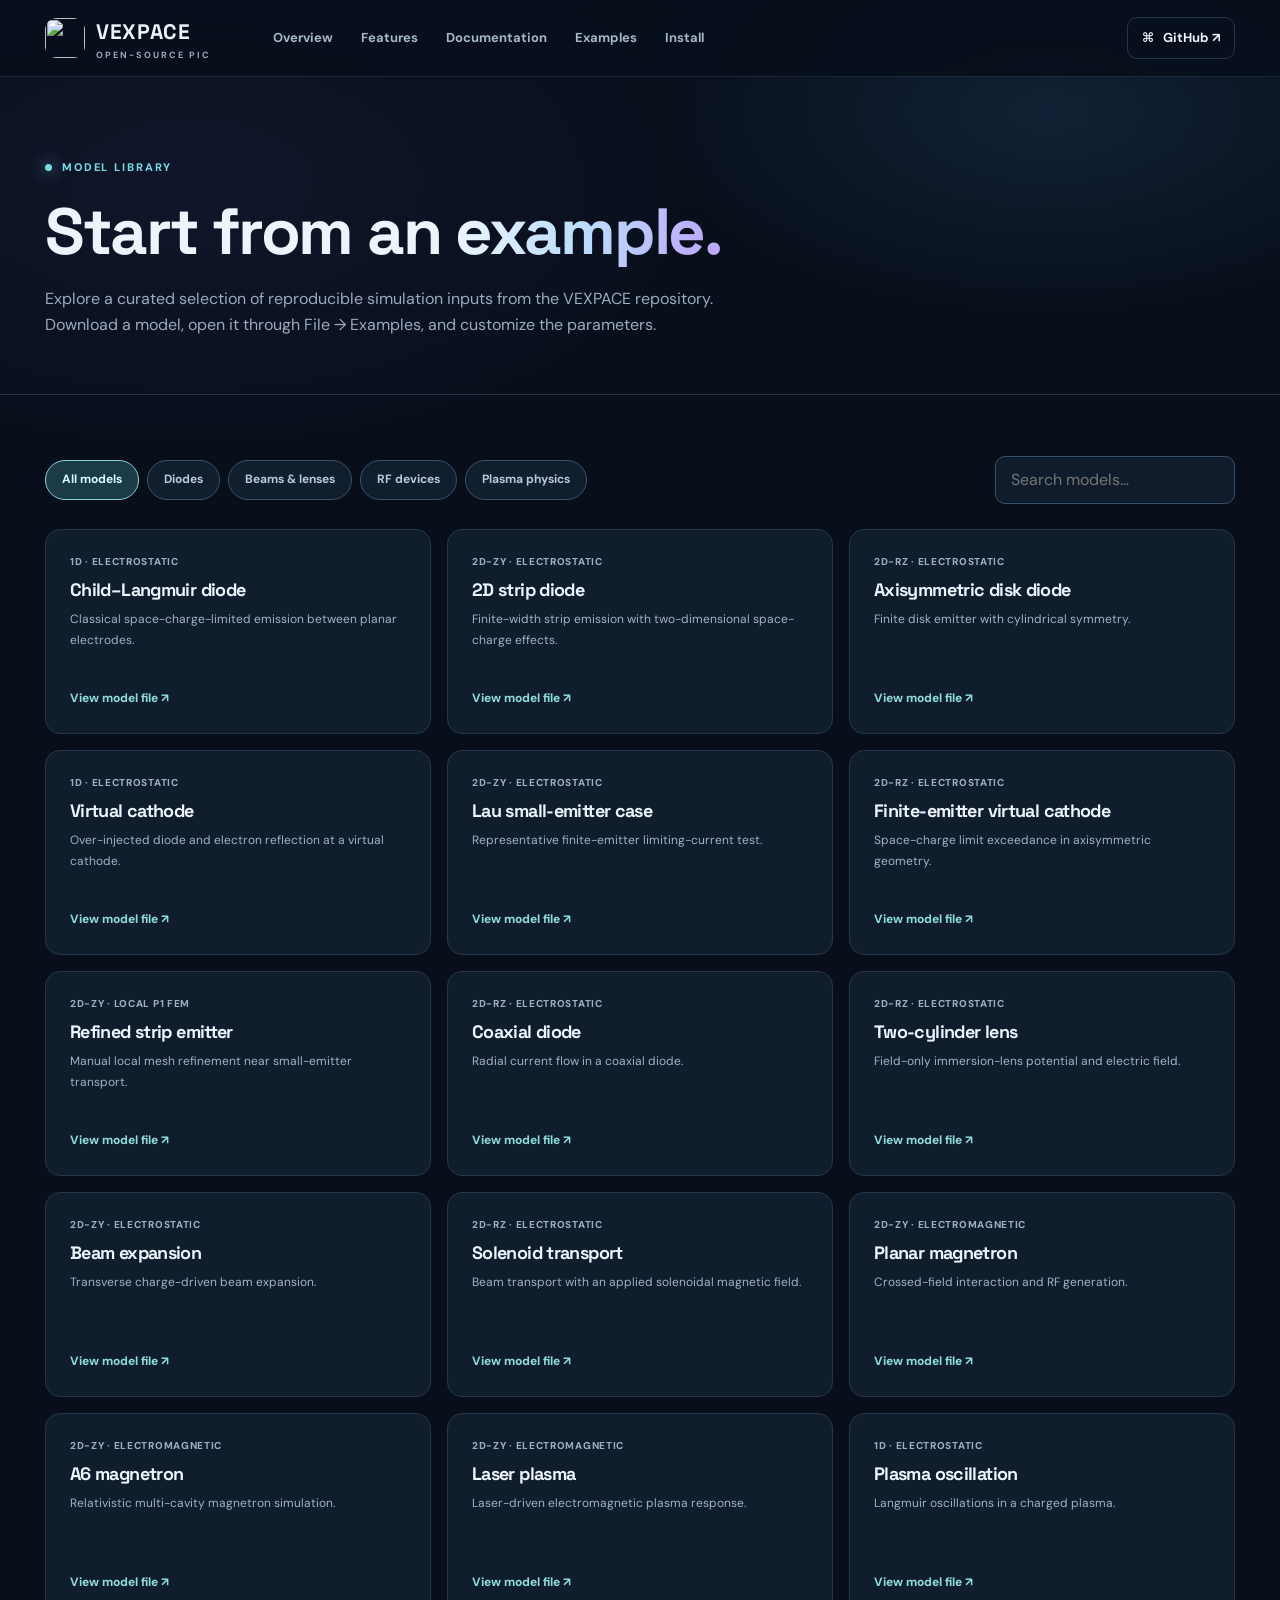
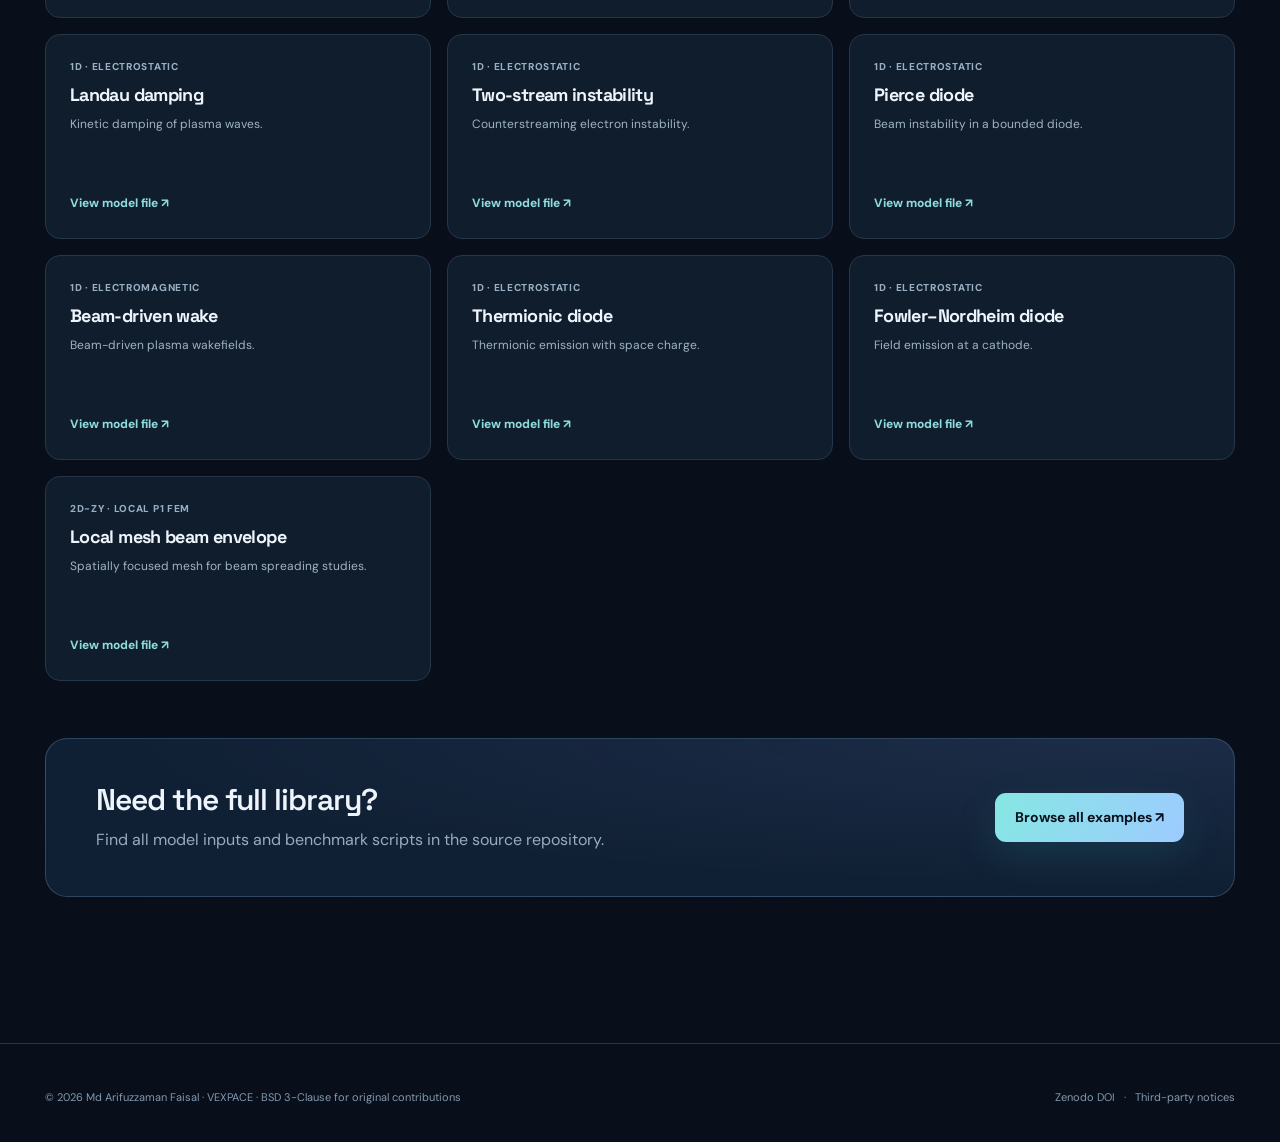
==== docs/examples.html @ ff9f3f53 "docs(site): publish browsable manual and searchable examples" ====
<!doctype html><html lang="en"><head><meta charset="utf-8"><meta name="viewport" content="width=device-width,initial-scale=1"><meta name="theme-color" content="#080f1b"><link rel="icon" href="images/vexpace_icon.png"><link rel="stylesheet" href="site/site.css"><meta name="description" content="Browse VEXPACE ready-to-run particle-in-cell examples for space-charge diodes, electrostatic beams, RF magnetrons and plasmas."><title>VEXPACE — Simulation Examples</title></head><body><header class="navbar"><div class="container nav-inner"><a class="brand" href="./"><img class="brand-mark" src="images/vexpace_icon.png" alt=""><span><span class="brand-word">VEXPACE</span><span class="brand-sub">OPEN-SOURCE PIC</span></span></a><nav class="nav-links" id="main-nav" aria-label="Main navigation"><a href="./">Overview</a><a href="index.html#features">Features</a><a href="manual.html">Documentation</a><a href="examples.html">Examples</a><a href="index.html#install">Install</a></nav><div class="nav-actions"><a class="nav-github" href="https://github.com/faisal-um-ners/VEXPACE" target="_blank" rel="noopener">⌘ &nbsp; GitHub ↗</a><button class="mobile-toggle" aria-label="Toggle navigation" aria-controls="main-nav" aria-expanded="false">☰</button></div></div></header><main><section class="page-hero"><div class="container"><span class="eyebrow">Model library</span><h1>Start from an <span class="gradient-text">example.</span></h1><p>Explore a curated selection of reproducible simulation inputs from the VEXPACE repository. Download a model, open it through File → Examples, and customize the parameters.</p></div></section><section class="container" style="padding-top:33px;padding-bottom:96px"><div class="examples-toolbar"><div class="filter-set" role="group" aria-label="Filter examples"><button class="filter active" data-filter="all">All models</button><button class="filter" data-filter="diodes">Diodes</button><button class="filter" data-filter="beams">Beams &amp; lenses</button><button class="filter" data-filter="rf">RF devices</button><button class="filter" data-filter="plasma">Plasma physics</button></div><input id="example-search" class="search-input" placeholder="Search models…" type="search" aria-label="Search model examples"></div><div id="example-grid" class="example-grid" aria-live="polite"></div><div class="cta-band" style="margin-top:57px"><div><h2 style="font-size:30px">Need the full library?</h2><p>Find all model inputs and benchmark scripts in the source repository.</p></div><div><a class="button primary" href="https://github.com/faisal-um-ners/VEXPACE/tree/main/examples">Browse all examples ↗</a></div></div></section></main><footer class="footer"><div class="container"><div class="footer-bottom" style="border:0;margin:0;padding:0"><span>© 2026 Md Arifuzzaman Faisal · VEXPACE · BSD 3-Clause for original contributions</span><span><a href="https://doi.org/10.5281/zenodo.23512471">Zenodo DOI</a> &nbsp; · &nbsp; <a href="https://github.com/faisal-um-ners/VEXPACE/blob/main/THIRD_PARTY_NOTICES.md">Third-party notices</a></span></div></div></footer><script defer src="site/main.js"></script></body></html>
---- docs/site/site.css ----
@import url('https://fonts.googleapis.com/css2?family=DM+Sans:wght@400;500;600;700&family=Space+Grotesk:wght@400;500;600;700&display=swap');
:root{--bg:#080f1b;--bg2:#0c1624;--panel:#101d2c;--panel2:#132436;--stroke:#26364a;--text:#edf4fc;--muted:#9aabc0;--cyan:#74dbe5;--blue:#7cb7ff;--violet:#b8a4f9;--gold:#e4b880;--max:1190px;--mono:ui-monospace,SFMono-Regular,Consolas,monospace}
*{box-sizing:border-box}html{scroll-behavior:smooth;scroll-padding-top:100px}body{margin:0;background:var(--bg);color:var(--text);font-family:'DM Sans',system-ui,-apple-system,sans-serif;font-size:16px;line-height:1.65;-webkit-font-smoothing:antialiased}body:before{content:'';position:absolute;pointer-events:none;top:0;left:0;right:0;height:800px;z-index:-1;background:radial-gradient(ellipse 40% 32% at 82% 14%,rgba(65,129,188,.16),transparent 80%),radial-gradient(ellipse 50% 42% at 15% 23%,rgba(81,63,147,.13),transparent 80%)}a{color:inherit;text-decoration:none}button,input{font:inherit}button{cursor:pointer}::selection{background:#518aaf;color:white}.container{width:min(var(--max),calc(100% - 48px));margin:auto}.sr-only{position:absolute;width:1px;height:1px;overflow:hidden;clip:rect(0,0,0,0)}
.navbar{position:sticky;top:0;z-index:50;background:rgba(8,15,27,.89);backdrop-filter:blur(24px);border-bottom:1px solid rgba(112,152,184,.18)}.nav-inner{height:76px;display:flex;align-items:center;gap:32px}.brand{display:inline-flex;align-items:center;gap:11px;min-width:196px}.brand-mark{width:40px;height:40px;object-fit:contain;border-radius:12px}.brand-word{font-family:'Space Grotesk',sans-serif;font-size:21px;font-weight:700;letter-spacing:.03em}.brand-sub{display:block;font-size:9px;color:var(--muted);letter-spacing:.22em;font-weight:700;line-height:1.25}.nav-links{display:flex;gap:28px;align-items:center;flex:1}.nav-links a{font-size:13px;font-weight:700;color:#a5b7c9;transition:color .2s}.nav-links a:hover,.nav-links a[aria-current=page]{color:#edfaff}.nav-actions{display:flex;align-items:center;gap:12px}.nav-github{border:1px solid var(--stroke);border-radius:10px;padding:9px 14px;display:inline-flex;gap:8px;align-items:center;font-size:13px;font-weight:700;transition:background .2s}.nav-github:hover{background:#1b2a3c}.mobile-toggle{display:none;background:transparent;border:0;color:var(--text);font-size:24px;padding:7px}
.eyebrow{display:inline-flex;align-items:center;gap:10px;font-size:11px;letter-spacing:.17em;text-transform:uppercase;font-weight:800;color:var(--cyan)}.eyebrow:before{content:'';width:7px;height:7px;background:var(--cyan);border-radius:50%;box-shadow:0 0 16px var(--cyan)}h1,h2,h3,h4{font-family:'Space Grotesk',sans-serif;line-height:1.17;letter-spacing:-.035em;margin:0}h1{font-size:clamp(50px,6.3vw,89px);font-weight:700}h2{font-size:clamp(32px,4vw,52px);font-weight:600}h3{font-size:23px}p{margin:0}p+p{margin-top:14px}.gradient-text{background:linear-gradient(100deg,#f0f6ff 0%,#bbddfb 48%,#bcaaf9 93%);background-clip:text;color:transparent}.accent-text{color:var(--cyan)}.muted{color:var(--muted)}.overline{color:var(--muted);font-size:12px;letter-spacing:.12em;text-transform:uppercase;font-weight:700}.button{border-radius:11px;display:inline-flex;align-items:center;justify-content:center;gap:10px;padding:13px 20px;min-height:49px;font-weight:700;font-size:14px;transition:transform .18s,background .2s,border-color .2s}.button:hover{transform:translateY(-2px)}.button.primary{color:#08121e;background:linear-gradient(115deg,#86e7e3,#9dcbff);box-shadow:0 14px 40px rgba(55,191,193,.13)}.button.secondary{border:1px solid #36506a;background:rgba(22,35,55,.7)}.button.secondary:hover{border-color:var(--cyan)}.button.ghost{border:1px solid var(--stroke);color:#c5d8e7}.button.small{min-height:38px;padding:8px 14px;font-size:12px}.arrow{font-size:19px;line-height:1}
.hero{padding:91px 0 74px;position:relative;overflow:hidden}.hero:after{content:'';position:absolute;right:-15%;top:-100px;width:600px;height:550px;background:radial-gradient(closest-side,rgba(62,147,163,.1),transparent);pointer-events:none}.hero-grid{display:grid;grid-template-columns:1fr 1.06fr;gap:65px;align-items:center}.hero h1{margin:24px 0 20px}.hero-lede{font-size:18px;max-width:555px;color:#afbed0;line-height:1.8}.hero-cta{display:flex;flex-wrap:wrap;gap:12px;margin-top:33px}.hero-meta{display:flex;flex-wrap:wrap;align-items:center;gap:11px;margin-top:34px}.micro-pill{font-size:11px;letter-spacing:.025em;border:1px solid rgba(107,141,174,.3);padding:6px 10px;border-radius:100px;color:#b9cad7}.micro-pill i{display:inline-block;width:6px;height:6px;background:#67dbcf;margin-right:6px;border-radius:50%}
.app-frame{border:1px solid #34556e;border-radius:18px;overflow:hidden;box-shadow:0 36px 100px #020913,0 0 0 8px rgba(71,130,170,.035);position:relative;background:#0b1522;transform:perspective(1400px) rotateY(-4deg) rotateX(2deg)}.app-frame:before{content:'';height:36px;border-bottom:1px solid #2c3e52;display:block;background:#121f31}.window-controls{position:absolute;top:13px;left:16px;display:flex;gap:7px}.window-controls b{width:9px;height:9px;border-radius:50%;background:#66798b}.window-controls b:first-child{background:#f38e87}.window-controls b:nth-child(2){background:#e8c477}.window-controls b:nth-child(3){background:#7fcda7}.app-frame img{width:100%;display:block;aspect-ratio:1.4/1;object-fit:cover;object-position:center top}.app-caption{padding:10px 15px;font-family:var(--mono);font-size:11px;color:#97b9c8;border-top:1px solid #314054;display:flex;justify-content:space-between}.orbit-dot{position:absolute;border-radius:50%;background:#80dce6;box-shadow:0 0 24px #80dce6;width:8px;height:8px;right:25px;bottom:12px}
.stats-strip{padding:29px 0 30px;border-top:1px solid rgba(120,164,203,.13);border-bottom:1px solid rgba(120,164,203,.13);background:rgba(16,28,43,.38)}.stats-grid{display:grid;grid-template-columns:repeat(4,1fr)}.stat{padding:6px 22px;border-left:1px solid var(--stroke)}.stat:first-child{border:0;padding-left:0}.stat strong{font-family:'Space Grotesk',sans-serif;font-size:31px;letter-spacing:-.04em;font-weight:700;display:block;color:#e7f4ff}.stat span{color:#93a9ba;font-size:12px}
.section{padding:100px 0}.section-header{display:flex;justify-content:space-between;align-items:end;gap:25px;margin-bottom:36px}.section-header p{max-width:485px;color:var(--muted)}.section-intro{max-width:640px;margin-top:16px;color:var(--muted);font-size:16px}.feature-grid{display:grid;grid-template-columns:repeat(3,1fr);gap:16px}.feature-card{border:1px solid var(--stroke);border-radius:16px;background:linear-gradient(150deg,rgba(25,44,63,.87),rgba(12,25,39,.84));padding:27px;min-height:241px;position:relative;overflow:hidden;transition:border-color .2s,transform .2s}.feature-card:hover{border-color:#528090;transform:translateY(-4px)}.card-index{font-family:var(--mono);font-size:12px;color:#75bbc6;margin-bottom:25px}.feature-card h3{font-size:21px;margin-bottom:13px}.feature-card p{font-size:13px;color:#9fb3c6;line-height:1.8}.card-symbol{position:absolute;top:23px;right:24px;color:#85bec9;font-size:28px;opacity:.9}.feature-card.wide{grid-column:span 2;display:flex;align-items:center;min-height:240px;justify-content:space-between;gap:16px}.feature-card.wide .card-inner{max-width:375px}.feature-card.wide .card-index{margin-bottom:12px}.feature-card.wide img{width:45%;height:180px;object-fit:cover;border-radius:10px;border:1px solid #375368}
.use-case-grid{display:grid;grid-template-columns:repeat(3,1fr);gap:18px}.use-card{background:#101d2b;border:1px solid var(--stroke);border-radius:17px;overflow:hidden;transition:transform .2s,border-color .2s}.use-card:hover{transform:translateY(-3px);border-color:#50758c}.use-card img{display:block;object-fit:cover;width:100%;aspect-ratio:1.6/1;object-position:center}.use-card-body{padding:24px}.use-card h3{font-size:20px;margin:6px 0 11px}.use-card p{font-size:13px;color:var(--muted);line-height:1.8}.tag{display:inline-block;font-size:10px;letter-spacing:.08em;color:#9fddd8;border:1px solid #315b66;border-radius:6px;padding:4px 8px;font-weight:800}
.mesh-panel{border:1px solid #39516b;border-radius:18px;overflow:hidden;display:grid;grid-template-columns:1.02fr 1fr;background:#101e2d}.mesh-image{width:100%;height:100%;object-fit:cover;background:#e4ebf0;min-height:340px}.mesh-copy{padding:48px;display:flex;flex-direction:column;justify-content:center}.mesh-copy h2{font-size:37px;margin:15px 0}.mesh-copy p{color:#a7b9c9;font-size:14px;line-height:1.9;margin-bottom:25px}.key-points{display:grid;gap:12px;margin:0;padding:0;list-style:none}.key-points li{font-size:13px;color:#cbd8e4}.key-points li:before{content:'✓';color:var(--cyan);font-weight:900;margin-right:10px}
.code-area{display:grid;grid-template-columns:.7fr 1fr;gap:60px;align-items:center}.terminal{border:1px solid #36516a;border-radius:15px;overflow:hidden;background:#07111e;box-shadow:0 20px 80px #040911}.terminal-bar{padding:13px 18px;background:#122235;border-bottom:1px solid #2a3f55;display:flex;justify-content:space-between;align-items:center;font-size:12px;color:#b7c9d6}.terminal pre{margin:0;padding:27px;font-size:13px;color:#cbdbe9;font-family:var(--mono);line-height:2;overflow-x:auto}.terminal .cmd{color:#81e3d9}.terminal .comment{color:#647d92}.copy-btn{border:1px solid #3e5870;border-radius:8px;background:#203448;color:#c4ddeb;font-size:11px;padding:5px 11px}.copy-btn:hover{border-color:var(--cyan)}.install-copy p{color:var(--muted);margin:18px 0 27px}.two-buttons{display:flex;flex-wrap:wrap;gap:10px}
.cta-band{border:1px solid rgba(121,160,199,.3);border-radius:22px;padding:43px 50px;display:flex;align-items:center;justify-content:space-between;gap:28px;background:radial-gradient(ellipse at 90% 0%,rgba(87,105,168,.17),transparent 65%),#102034}.cta-band h2{font-size:36px}.cta-band p{color:var(--muted);margin-top:10px}.cta-band .hero-cta{margin:0}
.footer{border-top:1px solid var(--stroke);padding:44px 0 35px;margin-top:50px}.footer-grid{display:grid;grid-template-columns:1.8fr 1fr 1fr;gap:35px}.footer small,.footer p{color:#91a7b9;font-size:12px}.footer-links{display:flex;flex-direction:column;gap:10px;font-size:13px}.footer-links a{color:#a8bcd1}.footer-links a:hover{color:var(--cyan)}.footer h4{margin-bottom:15px;font-size:14px}.footer-bottom{border-top:1px solid var(--stroke);display:flex;justify-content:space-between;gap:10px;padding-top:24px;margin-top:36px;font-size:11px;color:#8299b0}
.page-hero{padding:76px 0 55px;position:relative;border-bottom:1px solid var(--stroke)}.page-hero h1{font-size:clamp(43px,5.1vw,68px);margin:15px 0}.page-hero p{color:var(--muted);max-width:680px}.page-kicker{font-size:12px;color:var(--cyan);font-weight:800;letter-spacing:.1em}.content-shell{display:grid;grid-template-columns:264px minmax(0,1fr);gap:42px;padding-top:44px;padding-bottom:70px}.docs-sidebar{position:sticky;top:104px;align-self:start;max-height:calc(100vh - 125px);overflow-y:auto;border:1px solid var(--stroke);background:#0d1a28;border-radius:14px;padding:21px}.docs-sidebar h4{font-size:12px;text-transform:uppercase;letter-spacing:.12em;color:#7895ac;margin:5px 10px 12px}.docs-sidebar a,.docs-sidebar button{display:block;text-align:left;width:100%;padding:10px;border:0;border-radius:8px;background:transparent;color:#a9bdcf;font-size:13px;font-weight:600;line-height:1.4}.docs-sidebar button:hover,.docs-sidebar a:hover,.docs-sidebar a.active,.docs-sidebar button.active{color:#e4f6fe;background:#1d3447}.docs-sidebar a.active{border-left:2px solid var(--cyan)}.sidebar-rule{height:1px;background:var(--stroke);margin:17px 0}.docs-search{width:100%;margin-bottom:20px;border-radius:9px;padding:10px 12px;border:1px solid #36506b;outline:none;color:#e3f2ff;background:#0a1420}.docs-search:focus{border-color:var(--cyan)}.doc-content{max-width:840px;min-width:0}.doc-bar{font-size:12px;color:#8ea8bf;display:flex;align-items:center;justify-content:space-between;padding-bottom:20px;border-bottom:1px solid var(--stroke);margin-bottom:32px;gap:14px}.doc-bar a{color:#9adadd}.markdown{color:#c0d1df;font-size:15px;line-height:1.9;overflow-wrap:anywhere}.markdown h1,.markdown h2,.markdown h3,.markdown h4{color:#ecf5ff;scroll-margin-top:104px}.markdown h1{font-size:37px;margin:0 0 24px}.markdown h2{font-size:29px;margin:44px 0 18px;border-top:1px solid #263a4c;padding-top:28px}.markdown h3{font-size:22px;margin:31px 0 14px}.markdown h4{font-size:18px;margin:22px 0 10px}.markdown p{margin:14px 0}.markdown ul,.markdown ol{padding-left:27px;margin:14px 0}.markdown li{margin:8px 0}.markdown li::marker{color:#6bbecb}.markdown a{color:#94e6e8;text-decoration:underline;text-decoration-color:#4a838d;text-underline-offset:3px}.markdown a:hover{color:white}.markdown img{max-width:100%;height:auto;border:1px solid #38526b;border-radius:12px;margin:17px 0}.markdown pre{background:#0a1625;border:1px solid #2c4761;border-radius:13px;padding:19px 22px;overflow:auto;font:13px/1.8 var(--mono);color:#d4e4f1}.markdown code{font-family:var(--mono);font-size:.87em;background:#213349;color:#a9e2e5;padding:2px 5px;border-radius:5px}.markdown pre code{padding:0;background:transparent;color:inherit}.markdown table{border-collapse:collapse;width:100%;display:block;overflow-x:auto;margin:23px 0;font-size:13px}.markdown th,.markdown td{border:1px solid #34495f;padding:11px 13px;text-align:left;min-width:110px}.markdown th{background:#1a2c42;color:#e7f5fe}.markdown blockquote{margin:25px 0;border-left:3px solid #69cbd0;padding:10px 21px;background:#102439;color:#d9e7f4}.markdown hr{border:0;border-top:1px solid var(--stroke);margin:30px 0}.markdown strong{color:#f0f7ff}.doc-loading{padding:70px 20px;text-align:center;color:var(--muted)}
.examples-toolbar{display:flex;gap:12px;align-items:center;justify-content:space-between;margin:28px 0 25px;flex-wrap:wrap}.filter-set{display:flex;flex-wrap:wrap;gap:8px}.filter{border-radius:100px;border:1px solid #38516a;padding:9px 16px;background:#101e2d;color:#b5cadb;font-size:12px;font-weight:700}.filter.active,.filter:hover{border-color:#86cdd4;color:#d8f9ff;background:#1b3c47}.search-input{border:1px solid #38516a;border-radius:10px;min-width:240px;background:#101c2b;color:#effaff;padding:10px 15px;outline:0}.search-input:focus{border-color:var(--cyan)}.example-grid{display:grid;grid-template-columns:repeat(3,1fr);gap:16px}.example{border:1px solid var(--stroke);background:#101d2d;border-radius:15px;padding:24px;min-height:205px;display:flex;flex-direction:column;gap:9px}.example h3{font-size:18px}.example p{color:#9fb3c5;font-size:12px;line-height:1.7;flex:1}.example a{color:#8edbdc;font-size:12px;font-weight:800}.example a:hover{text-decoration:underline}.example-meta{font-size:10px;text-transform:uppercase;font-weight:800;letter-spacing:.07em;color:#99b0c4}.no-results{padding:30px;color:#9baec0}
@media(max-width:1050px){.hero-grid{gap:25px}.nav-links{gap:16px}.brand{min-width:170px}.mesh-copy{padding:30px}.feature-grid,.use-case-grid,.example-grid{grid-template-columns:repeat(2,1fr)}}@media(max-width:760px){.container{width:min(var(--max),calc(100% - 32px))}.nav-inner{height:66px;gap:14px;justify-content:space-between}.brand{min-width:0}.brand-mark{width:36px;height:36px}.nav-links{position:absolute;display:none;top:66px;left:0;right:0;flex-direction:column;align-items:stretch;padding:18px 24px;background:#0c1725;border-bottom:1px solid #2b4053;gap:4px}.nav-links.open{display:flex}.nav-links a{padding:9px 12px}.nav-actions{margin-left:auto}.nav-github{display:none}.mobile-toggle{display:block}.hero{padding:60px 0 52px}.hero-grid{grid-template-columns:1fr;gap:39px}.hero h1{font-size:clamp(47px,11vw,68px)}.hero-lede{font-size:16px}.app-frame{transform:none}.stats-grid{grid-template-columns:repeat(2,1fr);gap:18px}.stat:nth-child(3){border:0;padding-left:0}.section{padding:70px 0}.section-header{display:block}.section-header p{margin-top:14px}.feature-grid,.use-case-grid,.example-grid{grid-template-columns:1fr}.feature-card.wide{grid-column:1;display:block}.feature-card.wide img{width:100%;margin-top:22px}.mesh-panel,.code-area{grid-template-columns:1fr}.mesh-image{min-height:220px}.mesh-copy{padding:31px}.code-area{gap:27px}.cta-band{display:block;padding:32px}.cta-band .hero-cta{margin-top:20px}.footer-grid{grid-template-columns:1fr 1fr}.footer-grid>:first-child{grid-column:span 2}.content-shell{grid-template-columns:1fr;gap:23px}.docs-sidebar{position:static;max-height:none}.docs-sidebar .sidebar-rule,.docs-sidebar .toc-links{display:none}.docs-sidebar{padding:15px}.docs-sidebar h4{margin-top:0}.page-hero{padding:56px 0 36px}.page-hero h1{font-size:43px}.markdown h1{font-size:31px}.markdown h2{font-size:26px}.footer-bottom{flex-direction:column}}@media(prefers-reduced-motion:reduce){html{scroll-behavior:auto}*,*:before,*:after{transition:none!important;animation:none!important}}
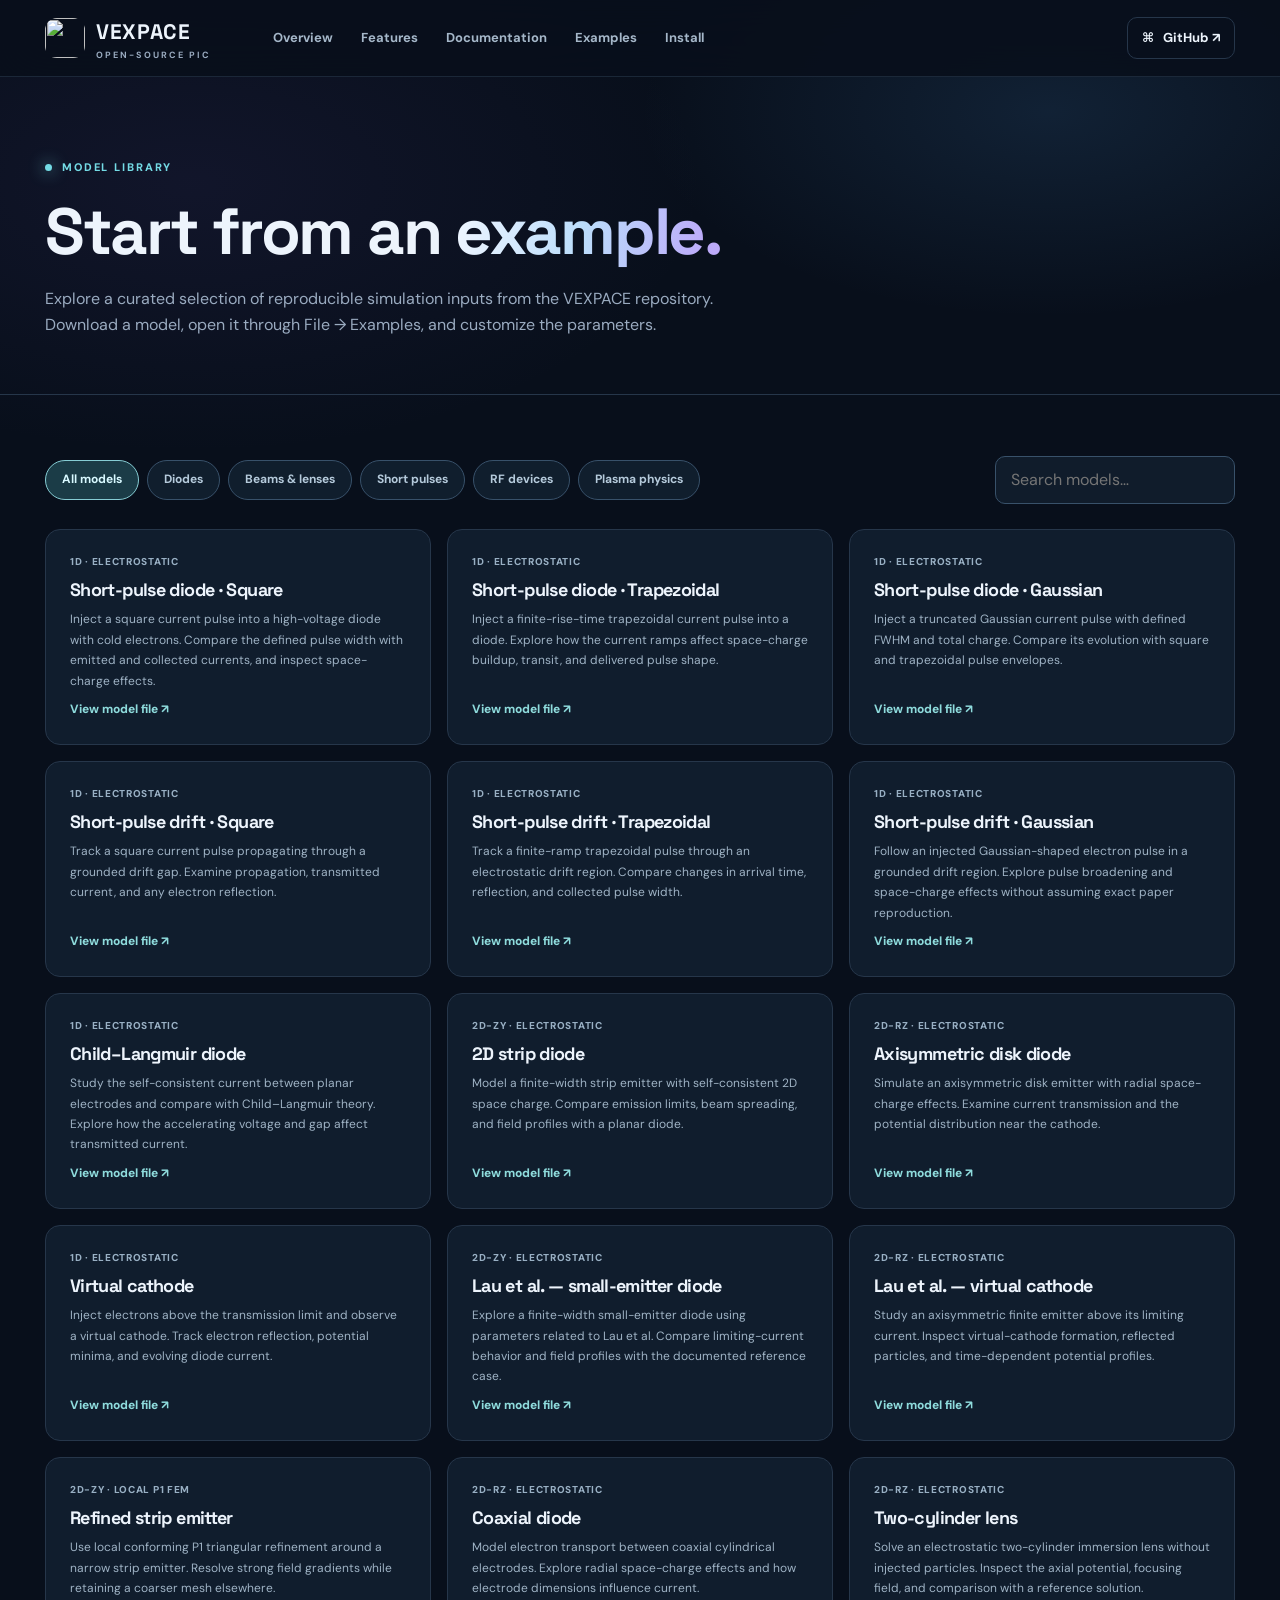
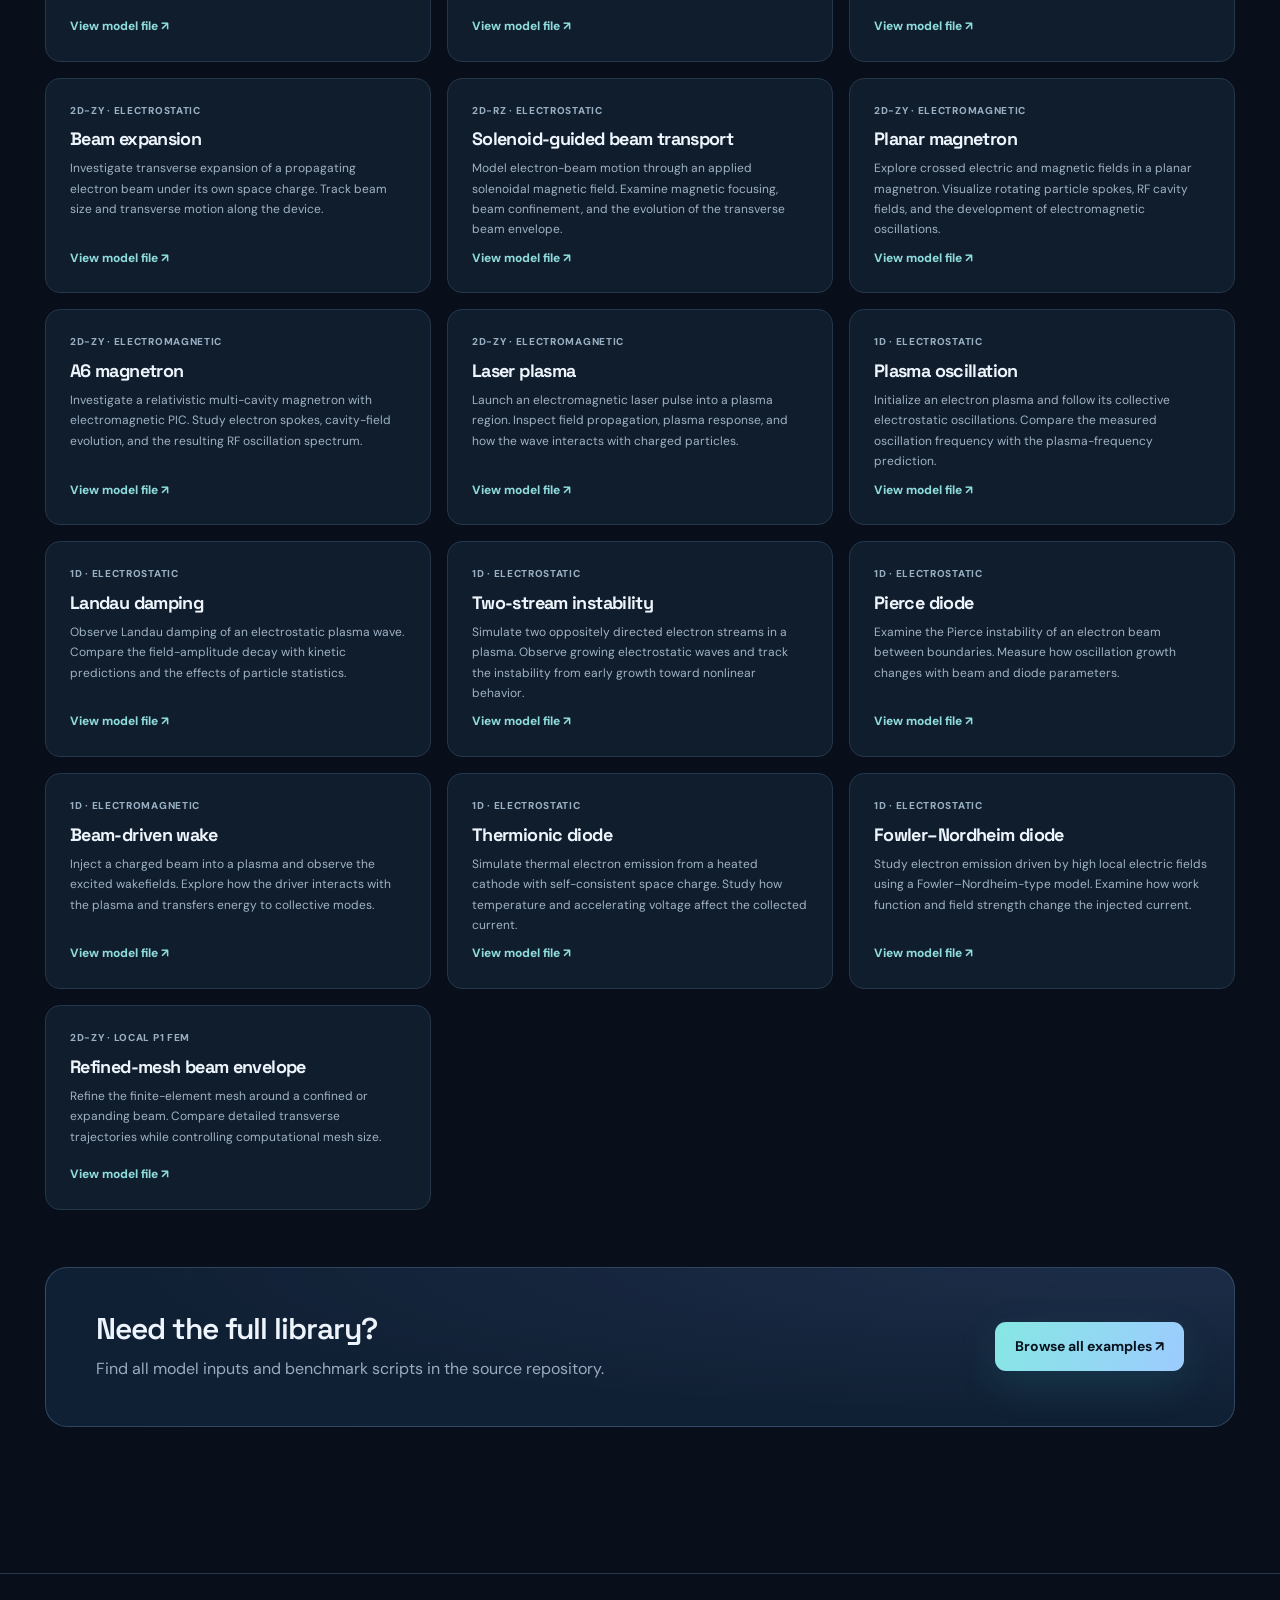
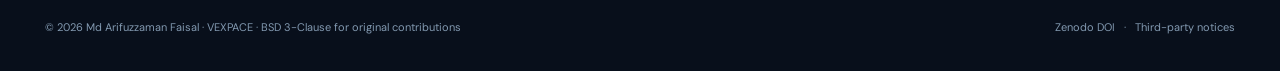
==== commit f762e5ae: "docs(site): plasma-focused headline and linked pulse/velocity guide" ====
--- a/docs/examples.html
+++ b/docs/examples.html
@@ -1 +1 @@
-<!doctype html><html lang="en"><head><meta charset="utf-8"><meta name="viewport" content="width=device-width,initial-scale=1"><meta name="theme-color" content="#080f1b"><link rel="icon" href="images/vexpace_icon.png"><link rel="stylesheet" href="site/site.css"><meta name="description" content="Browse VEXPACE ready-to-run particle-in-cell examples for space-charge diodes, electrostatic beams, RF magnetrons and plasmas."><title>VEXPACE — Simulation Examples</title></head><body><header class="navbar"><div class="container nav-inner"><a class="brand" href="./"><img class="brand-mark" src="images/vexpace_icon.png" alt=""><span><span class="brand-word">VEXPACE</span><span class="brand-sub">OPEN-SOURCE PIC</span></span></a><nav class="nav-links" id="main-nav" aria-label="Main navigation"><a href="./">Overview</a><a href="index.html#features">Features</a><a href="manual.html">Documentation</a><a href="examples.html">Examples</a><a href="index.html#install">Install</a></nav><div class="nav-actions"><a class="nav-github" href="https://github.com/faisal-um-ners/VEXPACE" target="_blank" rel="noopener">⌘ &nbsp; GitHub ↗</a><button class="mobile-toggle" aria-label="Toggle navigation" aria-controls="main-nav" aria-expanded="false">☰</button></div></div></header><main><section class="page-hero"><div class="container"><span class="eyebrow">Model library</span><h1>Start from an <span class="gradient-text">example.</span></h1><p>Explore a curated selection of reproducible simulation inputs from the VEXPACE repository. Download a model, open it through File → Examples, and customize the parameters.</p></div></section><section class="container" style="padding-top:33px;padding-bottom:96px"><div class="examples-toolbar"><div class="filter-set" role="group" aria-label="Filter examples"><button class="filter active" data-filter="all">All models</button><button class="filter" data-filter="diodes">Diodes</button><button class="filter" data-filter="beams">Beams &amp; lenses</button><button class="filter" data-filter="rf">RF devices</button><button class="filter" data-filter="plasma">Plasma physics</button></div><input id="example-search" class="search-input" placeholder="Search models…" type="search" aria-label="Search model examples"></div><div id="example-grid" class="example-grid" aria-live="polite"></div><div class="cta-band" style="margin-top:57px"><div><h2 style="font-size:30px">Need the full library?</h2><p>Find all model inputs and benchmark scripts in the source repository.</p></div><div><a class="button primary" href="https://github.com/faisal-um-ners/VEXPACE/tree/main/examples">Browse all examples ↗</a></div></div></section></main><footer class="footer"><div class="container"><div class="footer-bottom" style="border:0;margin:0;padding:0"><span>© 2026 Md Arifuzzaman Faisal · VEXPACE · BSD 3-Clause for original contributions</span><span><a href="https://doi.org/10.5281/zenodo.23512471">Zenodo DOI</a> &nbsp; · &nbsp; <a href="https://github.com/faisal-um-ners/VEXPACE/blob/main/THIRD_PARTY_NOTICES.md">Third-party notices</a></span></div></div></footer><script defer src="site/main.js"></script></body></html>+<!doctype html><html lang="en"><head><meta charset="utf-8"><meta name="viewport" content="width=device-width,initial-scale=1"><meta name="theme-color" content="#080f1b"><link rel="icon" href="images/vexpace_icon.png"><link rel="stylesheet" href="site/site.css"><meta name="description" content="Browse VEXPACE ready-to-run particle-in-cell examples for space-charge diodes, electrostatic beams, RF magnetrons and plasmas."><title>VEXPACE — Simulation Examples</title></head><body><header class="navbar"><div class="container nav-inner"><a class="brand" href="./"><img class="brand-mark" src="images/vexpace_icon.png" alt=""><span><span class="brand-word">VEXPACE</span><span class="brand-sub">OPEN-SOURCE PIC</span></span></a><nav class="nav-links" id="main-nav" aria-label="Main navigation"><a href="./">Overview</a><a href="index.html#features">Features</a><a href="manual.html">Documentation</a><a href="examples.html">Examples</a><a href="index.html#install">Install</a></nav><div class="nav-actions"><a class="nav-github" href="https://github.com/faisal-um-ners/VEXPACE" target="_blank" rel="noopener">⌘ &nbsp; GitHub ↗</a><button class="mobile-toggle" aria-label="Toggle navigation" aria-controls="main-nav" aria-expanded="false">☰</button></div></div></header><main><section class="page-hero"><div class="container"><span class="eyebrow">Model library</span><h1>Start from an <span class="gradient-text">example.</span></h1><p>Explore a curated selection of reproducible simulation inputs from the VEXPACE repository. Download a model, open it through File → Examples, and customize the parameters.</p></div></section><section class="container" style="padding-top:33px;padding-bottom:96px"><div class="examples-toolbar"><div class="filter-set" role="group" aria-label="Filter examples"><button class="filter active" data-filter="all">All models</button><button class="filter" data-filter="diodes">Diodes</button><button class="filter" data-filter="beams">Beams &amp; lenses</button><button class="filter" data-filter="pulses">Short pulses</button><button class="filter" data-filter="rf">RF devices</button><button class="filter" data-filter="plasma">Plasma physics</button></div><input id="example-search" class="search-input" placeholder="Search models…" type="search" aria-label="Search model examples"></div><div id="example-grid" class="example-grid" aria-live="polite"></div><div class="cta-band" style="margin-top:57px"><div><h2 style="font-size:30px">Need the full library?</h2><p>Find all model inputs and benchmark scripts in the source repository.</p></div><div><a class="button primary" href="https://github.com/faisal-um-ners/VEXPACE/tree/main/examples">Browse all examples ↗</a></div></div></section></main><footer class="footer"><div class="container"><div class="footer-bottom" style="border:0;margin:0;padding:0"><span>© 2026 Md Arifuzzaman Faisal · VEXPACE · BSD 3-Clause for original contributions</span><span><a href="https://doi.org/10.5281/zenodo.23512471">Zenodo DOI</a> &nbsp; · &nbsp; <a href="https://github.com/faisal-um-ners/VEXPACE/blob/main/THIRD_PARTY_NOTICES.md">Third-party notices</a></span></div></div></footer><script defer src="site/main.js"></script></body></html>
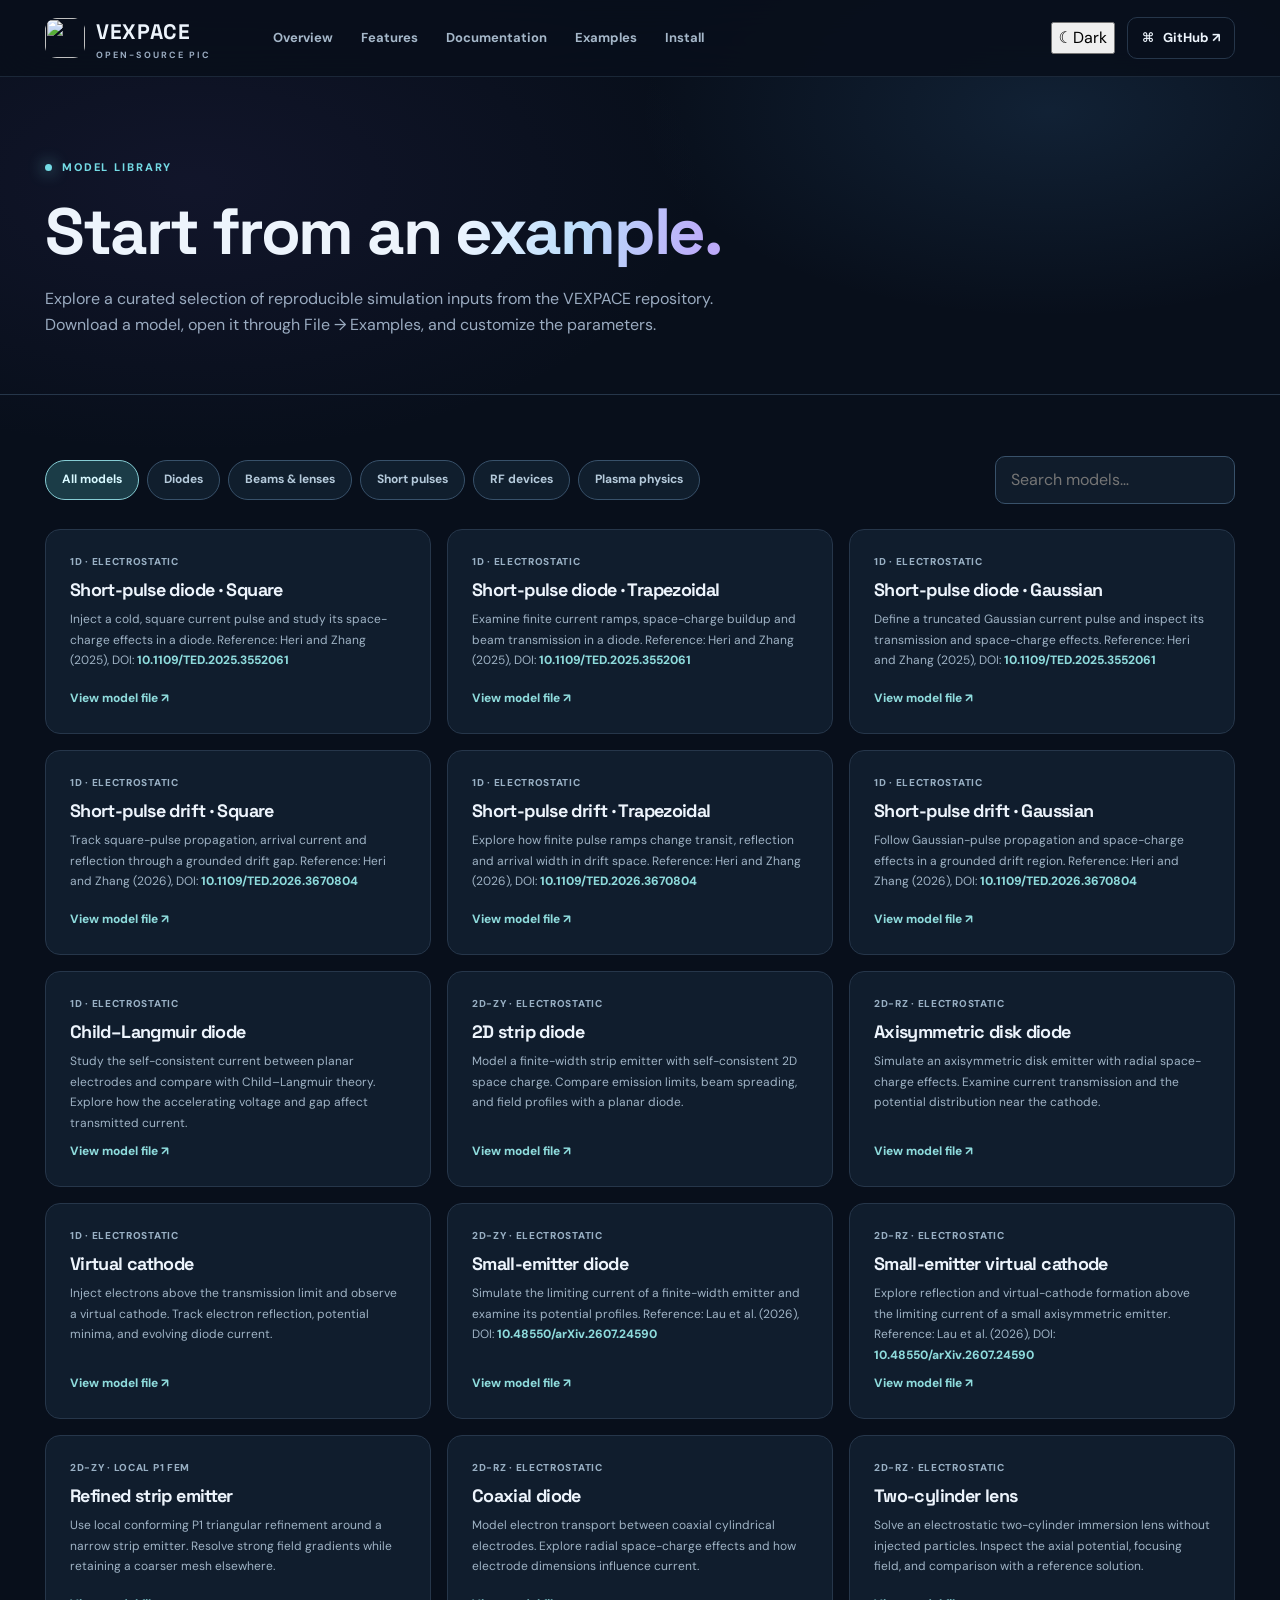
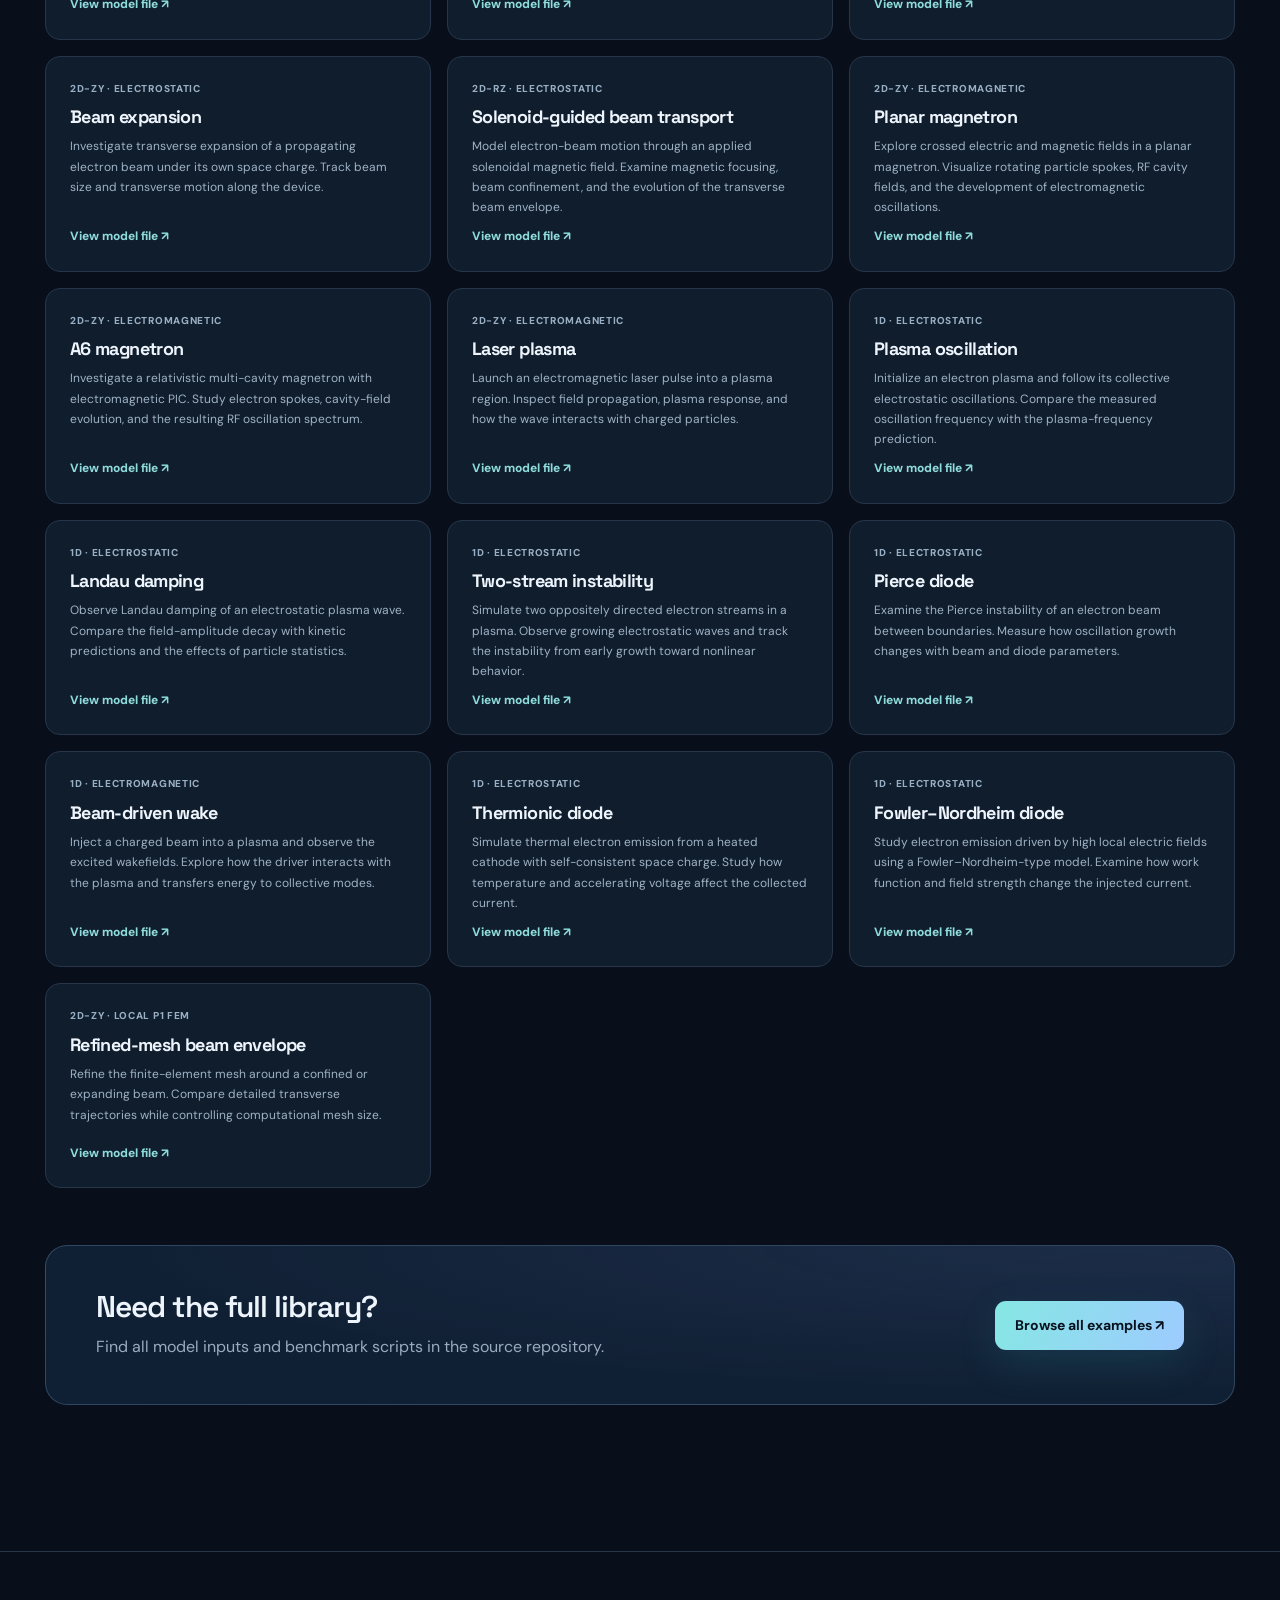
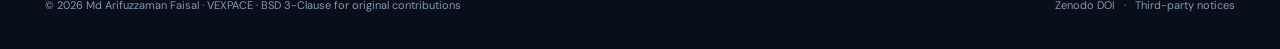
==== commit 1610b445: "style(site): add accessible light/dark theme toggle to navigation" ====
--- a/docs/examples.html
+++ b/docs/examples.html
@@ -1 +1 @@
-<!doctype html><html lang="en"><head><meta charset="utf-8"><meta name="viewport" content="width=device-width,initial-scale=1"><meta name="theme-color" content="#080f1b"><link rel="icon" href="images/vexpace_icon.png"><link rel="stylesheet" href="site/site.css"><meta name="description" content="Browse VEXPACE ready-to-run particle-in-cell examples for space-charge diodes, electrostatic beams, RF magnetrons and plasmas."><title>VEXPACE — Simulation Examples</title></head><body><header class="navbar"><div class="container nav-inner"><a class="brand" href="./"><img class="brand-mark" src="images/vexpace_icon.png" alt=""><span><span class="brand-word">VEXPACE</span><span class="brand-sub">OPEN-SOURCE PIC</span></span></a><nav class="nav-links" id="main-nav" aria-label="Main navigation"><a href="./">Overview</a><a href="index.html#features">Features</a><a href="manual.html">Documentation</a><a href="examples.html">Examples</a><a href="index.html#install">Install</a></nav><div class="nav-actions"><a class="nav-github" href="https://github.com/faisal-um-ners/VEXPACE" target="_blank" rel="noopener">⌘ &nbsp; GitHub ↗</a><button class="mobile-toggle" aria-label="Toggle navigation" aria-controls="main-nav" aria-expanded="false">☰</button></div></div></header><main><section class="page-hero"><div class="container"><span class="eyebrow">Model library</span><h1>Start from an <span class="gradient-text">example.</span></h1><p>Explore a curated selection of reproducible simulation inputs from the VEXPACE repository. Download a model, open it through File → Examples, and customize the parameters.</p></div></section><section class="container" style="padding-top:33px;padding-bottom:96px"><div class="examples-toolbar"><div class="filter-set" role="group" aria-label="Filter examples"><button class="filter active" data-filter="all">All models</button><button class="filter" data-filter="diodes">Diodes</button><button class="filter" data-filter="beams">Beams &amp; lenses</button><button class="filter" data-filter="pulses">Short pulses</button><button class="filter" data-filter="rf">RF devices</button><button class="filter" data-filter="plasma">Plasma physics</button></div><input id="example-search" class="search-input" placeholder="Search models…" type="search" aria-label="Search model examples"></div><div id="example-grid" class="example-grid" aria-live="polite"></div><div class="cta-band" style="margin-top:57px"><div><h2 style="font-size:30px">Need the full library?</h2><p>Find all model inputs and benchmark scripts in the source repository.</p></div><div><a class="button primary" href="https://github.com/faisal-um-ners/VEXPACE/tree/main/examples">Browse all examples ↗</a></div></div></section></main><footer class="footer"><div class="container"><div class="footer-bottom" style="border:0;margin:0;padding:0"><span>© 2026 Md Arifuzzaman Faisal · VEXPACE · BSD 3-Clause for original contributions</span><span><a href="https://doi.org/10.5281/zenodo.23512471">Zenodo DOI</a> &nbsp; · &nbsp; <a href="https://github.com/faisal-um-ners/VEXPACE/blob/main/THIRD_PARTY_NOTICES.md">Third-party notices</a></span></div></div></footer><script defer src="site/main.js"></script></body></html>+<!doctype html><html lang="en"><head><meta charset="utf-8"><meta name="viewport" content="width=device-width,initial-scale=1"><meta name="theme-color" content="#f7f9fc"><script>try{if(localStorage.getItem("vexpace-theme")==="dark"){document.documentElement.dataset.theme="dark";document.documentElement.style.colorScheme="dark"}}catch(e){}</script><link rel="icon" href="images/vexpace_icon.png"><link rel="stylesheet" href="site/site.css?v=light2"><meta name="description" content="Browse VEXPACE ready-to-run particle-in-cell examples for space-charge diodes, electrostatic beams, RF magnetrons and plasmas."><title>VEXPACE — Simulation Examples</title></head><body><header class="navbar"><div class="container nav-inner"><a class="brand" href="./"><img class="brand-mark" src="images/vexpace_icon.png" alt=""><span><span class="brand-word">VEXPACE</span><span class="brand-sub">OPEN-SOURCE PIC</span></span></a><nav class="nav-links" id="main-nav" aria-label="Main navigation"><a href="./">Overview</a><a href="index.html#features">Features</a><a href="manual.html">Documentation</a><a href="examples.html">Examples</a><a href="index.html#install">Install</a></nav><div class="nav-actions"><button class="theme-toggle" type="button" data-theme-toggle aria-label="Switch to dark theme" aria-pressed="false" title="Switch color theme"><span class="theme-toggle-icon" aria-hidden="true">☾</span><span class="theme-toggle-label">Dark</span></button><a class="nav-github" href="https://github.com/faisal-um-ners/VEXPACE" target="_blank" rel="noopener">⌘ &nbsp; GitHub ↗</a><button class="mobile-toggle" aria-label="Toggle navigation" aria-controls="main-nav" aria-expanded="false">☰</button></div></div></header><main><section class="page-hero"><div class="container"><span class="eyebrow">Model library</span><h1>Start from an <span class="gradient-text">example.</span></h1><p>Explore a curated selection of reproducible simulation inputs from the VEXPACE repository. Download a model, open it through File → Examples, and customize the parameters.</p></div></section><section class="container" style="padding-top:33px;padding-bottom:96px"><div class="examples-toolbar"><div class="filter-set" role="group" aria-label="Filter examples"><button class="filter active" data-filter="all">All models</button><button class="filter" data-filter="diodes">Diodes</button><button class="filter" data-filter="beams">Beams &amp; lenses</button><button class="filter" data-filter="pulses">Short pulses</button><button class="filter" data-filter="rf">RF devices</button><button class="filter" data-filter="plasma">Plasma physics</button></div><input id="example-search" class="search-input" placeholder="Search models…" type="search" aria-label="Search model examples"></div><div id="example-grid" class="example-grid" aria-live="polite"></div><div class="cta-band" style="margin-top:57px"><div><h2 style="font-size:30px">Need the full library?</h2><p>Find all model inputs and benchmark scripts in the source repository.</p></div><div><a class="button primary" href="https://github.com/faisal-um-ners/VEXPACE/tree/main/examples">Browse all examples ↗</a></div></div></section></main><footer class="footer"><div class="container"><div class="footer-bottom" style="border:0;margin:0;padding:0"><span>© 2026 Md Arifuzzaman Faisal · VEXPACE · BSD 3-Clause for original contributions</span><span><a href="https://doi.org/10.5281/zenodo.23512471">Zenodo DOI</a> &nbsp; · &nbsp; <a href="https://github.com/faisal-um-ners/VEXPACE/blob/main/THIRD_PARTY_NOTICES.md">Third-party notices</a></span></div></div></footer><script defer src="site/main.js?v=light2"></script></body></html>
--- a/docs/site/site.css
+++ b/docs/site/site.css
@@ -15,3 +15,22 @@
 .page-hero{padding:76px 0 55px;position:relative;border-bottom:1px solid var(--stroke)}.page-hero h1{font-size:clamp(43px,5.1vw,68px);margin:15px 0}.page-hero p{color:var(--muted);max-width:680px}.page-kicker{font-size:12px;color:var(--cyan);font-weight:800;letter-spacing:.1em}.content-shell{display:grid;grid-template-columns:264px minmax(0,1fr);gap:42px;padding-top:44px;padding-bottom:70px}.docs-sidebar{position:sticky;top:104px;align-self:start;max-height:calc(100vh - 125px);overflow-y:auto;border:1px solid var(--stroke);background:#0d1a28;border-radius:14px;padding:21px}.docs-sidebar h4{font-size:12px;text-transform:uppercase;letter-spacing:.12em;color:#7895ac;margin:5px 10px 12px}.docs-sidebar a,.docs-sidebar button{display:block;text-align:left;width:100%;padding:10px;border:0;border-radius:8px;background:transparent;color:#a9bdcf;font-size:13px;font-weight:600;line-height:1.4}.docs-sidebar button:hover,.docs-sidebar a:hover,.docs-sidebar a.active,.docs-sidebar button.active{color:#e4f6fe;background:#1d3447}.docs-sidebar a.active{border-left:2px solid var(--cyan)}.sidebar-rule{height:1px;background:var(--stroke);margin:17px 0}.docs-search{width:100%;margin-bottom:20px;border-radius:9px;padding:10px 12px;border:1px solid #36506b;outline:none;color:#e3f2ff;background:#0a1420}.docs-search:focus{border-color:var(--cyan)}.doc-content{max-width:840px;min-width:0}.doc-bar{font-size:12px;color:#8ea8bf;display:flex;align-items:center;justify-content:space-between;padding-bottom:20px;border-bottom:1px solid var(--stroke);margin-bottom:32px;gap:14px}.doc-bar a{color:#9adadd}.markdown{color:#c0d1df;font-size:15px;line-height:1.9;overflow-wrap:anywhere}.markdown h1,.markdown h2,.markdown h3,.markdown h4{color:#ecf5ff;scroll-margin-top:104px}.markdown h1{font-size:37px;margin:0 0 24px}.markdown h2{font-size:29px;margin:44px 0 18px;border-top:1px solid #263a4c;padding-top:28px}.markdown h3{font-size:22px;margin:31px 0 14px}.markdown h4{font-size:18px;margin:22px 0 10px}.markdown p{margin:14px 0}.markdown ul,.markdown ol{padding-left:27px;margin:14px 0}.markdown li{margin:8px 0}.markdown li::marker{color:#6bbecb}.markdown a{color:#94e6e8;text-decoration:underline;text-decoration-color:#4a838d;text-underline-offset:3px}.markdown a:hover{color:white}.markdown img{max-width:100%;height:auto;border:1px solid #38526b;border-radius:12px;margin:17px 0}.markdown pre{background:#0a1625;border:1px solid #2c4761;border-radius:13px;padding:19px 22px;overflow:auto;font:13px/1.8 var(--mono);color:#d4e4f1}.markdown code{font-family:var(--mono);font-size:.87em;background:#213349;color:#a9e2e5;padding:2px 5px;border-radius:5px}.markdown pre code{padding:0;background:transparent;color:inherit}.markdown table{border-collapse:collapse;width:100%;display:block;overflow-x:auto;margin:23px 0;font-size:13px}.markdown th,.markdown td{border:1px solid #34495f;padding:11px 13px;text-align:left;min-width:110px}.markdown th{background:#1a2c42;color:#e7f5fe}.markdown blockquote{margin:25px 0;border-left:3px solid #69cbd0;padding:10px 21px;background:#102439;color:#d9e7f4}.markdown hr{border:0;border-top:1px solid var(--stroke);margin:30px 0}.markdown strong{color:#f0f7ff}.doc-loading{padding:70px 20px;text-align:center;color:var(--muted)}
 .examples-toolbar{display:flex;gap:12px;align-items:center;justify-content:space-between;margin:28px 0 25px;flex-wrap:wrap}.filter-set{display:flex;flex-wrap:wrap;gap:8px}.filter{border-radius:100px;border:1px solid #38516a;padding:9px 16px;background:#101e2d;color:#b5cadb;font-size:12px;font-weight:700}.filter.active,.filter:hover{border-color:#86cdd4;color:#d8f9ff;background:#1b3c47}.search-input{border:1px solid #38516a;border-radius:10px;min-width:240px;background:#101c2b;color:#effaff;padding:10px 15px;outline:0}.search-input:focus{border-color:var(--cyan)}.example-grid{display:grid;grid-template-columns:repeat(3,1fr);gap:16px}.example{border:1px solid var(--stroke);background:#101d2d;border-radius:15px;padding:24px;min-height:205px;display:flex;flex-direction:column;gap:9px}.example h3{font-size:18px}.example p{color:#9fb3c5;font-size:12px;line-height:1.7;flex:1}.example a{color:#8edbdc;font-size:12px;font-weight:800}.example a:hover{text-decoration:underline}.example-meta{font-size:10px;text-transform:uppercase;font-weight:800;letter-spacing:.07em;color:#99b0c4}.no-results{padding:30px;color:#9baec0}
 @media(max-width:1050px){.hero-grid{gap:25px}.nav-links{gap:16px}.brand{min-width:170px}.mesh-copy{padding:30px}.feature-grid,.use-case-grid,.example-grid{grid-template-columns:repeat(2,1fr)}}@media(max-width:760px){.container{width:min(var(--max),calc(100% - 32px))}.nav-inner{height:66px;gap:14px;justify-content:space-between}.brand{min-width:0}.brand-mark{width:36px;height:36px}.nav-links{position:absolute;display:none;top:66px;left:0;right:0;flex-direction:column;align-items:stretch;padding:18px 24px;background:#0c1725;border-bottom:1px solid #2b4053;gap:4px}.nav-links.open{display:flex}.nav-links a{padding:9px 12px}.nav-actions{margin-left:auto}.nav-github{display:none}.mobile-toggle{display:block}.hero{padding:60px 0 52px}.hero-grid{grid-template-columns:1fr;gap:39px}.hero h1{font-size:clamp(47px,11vw,68px)}.hero-lede{font-size:16px}.app-frame{transform:none}.stats-grid{grid-template-columns:repeat(2,1fr);gap:18px}.stat:nth-child(3){border:0;padding-left:0}.section{padding:70px 0}.section-header{display:block}.section-header p{margin-top:14px}.feature-grid,.use-case-grid,.example-grid{grid-template-columns:1fr}.feature-card.wide{grid-column:1;display:block}.feature-card.wide img{width:100%;margin-top:22px}.mesh-panel,.code-area{grid-template-columns:1fr}.mesh-image{min-height:220px}.mesh-copy{padding:31px}.code-area{gap:27px}.cta-band{display:block;padding:32px}.cta-band .hero-cta{margin-top:20px}.footer-grid{grid-template-columns:1fr 1fr}.footer-grid>:first-child{grid-column:span 2}.content-shell{grid-template-columns:1fr;gap:23px}.docs-sidebar{position:static;max-height:none}.docs-sidebar .sidebar-rule,.docs-sidebar .toc-links{display:none}.docs-sidebar{padding:15px}.docs-sidebar h4{margin-top:0}.page-hero{padding:56px 0 36px}.page-hero h1{font-size:43px}.markdown h1{font-size:31px}.markdown h2{font-size:26px}.footer-bottom{flex-direction:column}}@media(prefers-reduced-motion:reduce){html{scroll-behavior:auto}*,*:before,*:after{transition:none!important;animation:none!important}}
+
+
+/* VEXPACE homepage carousel. Isolated from the PIC application. */
+.hero-slider{position:relative;isolation:isolate}
+.hero-slider .hero-slides{position:relative;margin-top:0;aspect-ratio:1.4/1;overflow:hidden;background:#0a1422}
+.hero-slider .hero-slide{position:absolute;inset:0;margin:0;display:flex;flex-direction:column;opacity:0;visibility:hidden;transition:opacity .48s ease,visibility .48s;pointer-events:none}
+.hero-slider .hero-slide.active{opacity:1;visibility:visible;pointer-events:auto;z-index:1}
+.hero-slider .hero-slide img{width:100%;height:calc(100% - 42px);object-fit:contain;object-position:center;background:#101a29;aspect-ratio:auto}
+.hero-slider .hero-slide figcaption{flex:0 0 42px;align-items:center;gap:8px;min-width:0}
+.hero-slider .hero-slide figcaption span{white-space:nowrap;overflow:hidden;text-overflow:ellipsis}
+.hero-slider-arrow{position:absolute;z-index:3;top:48%;transform:translateY(-50%);height:42px;width:42px;border:1px solid rgba(140,183,214,.55);border-radius:50%;background:rgba(6,18,32,.86);color:#effaff;font-size:30px;line-height:1;display:grid;place-items:center;box-shadow:0 4px 18px #07101f;transition:background .2s,border-color .2s}
+.hero-slider-arrow:hover,.hero-slider-arrow:focus-visible{background:#24415b;border-color:#87dce5}
+.hero-slider-prev{left:12px}.hero-slider-next{right:12px}
+.hero-slider-dots{position:absolute;bottom:54px;left:50%;z-index:3;transform:translateX(-50%);display:flex;align-items:center;gap:10px;padding:7px 12px;border-radius:20px;background:rgba(6,19,33,.76)}
+.hero-slider-dot{width:11px;height:11px;border-radius:50%;padding:0;border:1px solid rgba(213,234,249,.55);background:rgba(211,227,238,.43);transition:background .2s,transform .2s}
+.hero-slider-dot.active,.hero-slider-dot[aria-current=true]{background:#7ee0e6;transform:scale(1.2);box-shadow:0 0 12px rgba(123,224,231,.58)}
+.hero-slider-dot:focus-visible{outline:2px solid #eefcff;outline-offset:3px}
+@media(max-width:760px){.hero-slider-arrow{width:34px;height:34px;font-size:25px}.hero-slider-prev{left:7px}.hero-slider-next{right:7px}.hero-slider-dots{bottom:51px}.hero-slider .hero-slide figcaption{font-size:9px;padding:7px 10px}}
+@media(prefers-reduced-motion:reduce){.hero-slider .hero-slide{transition:none}}
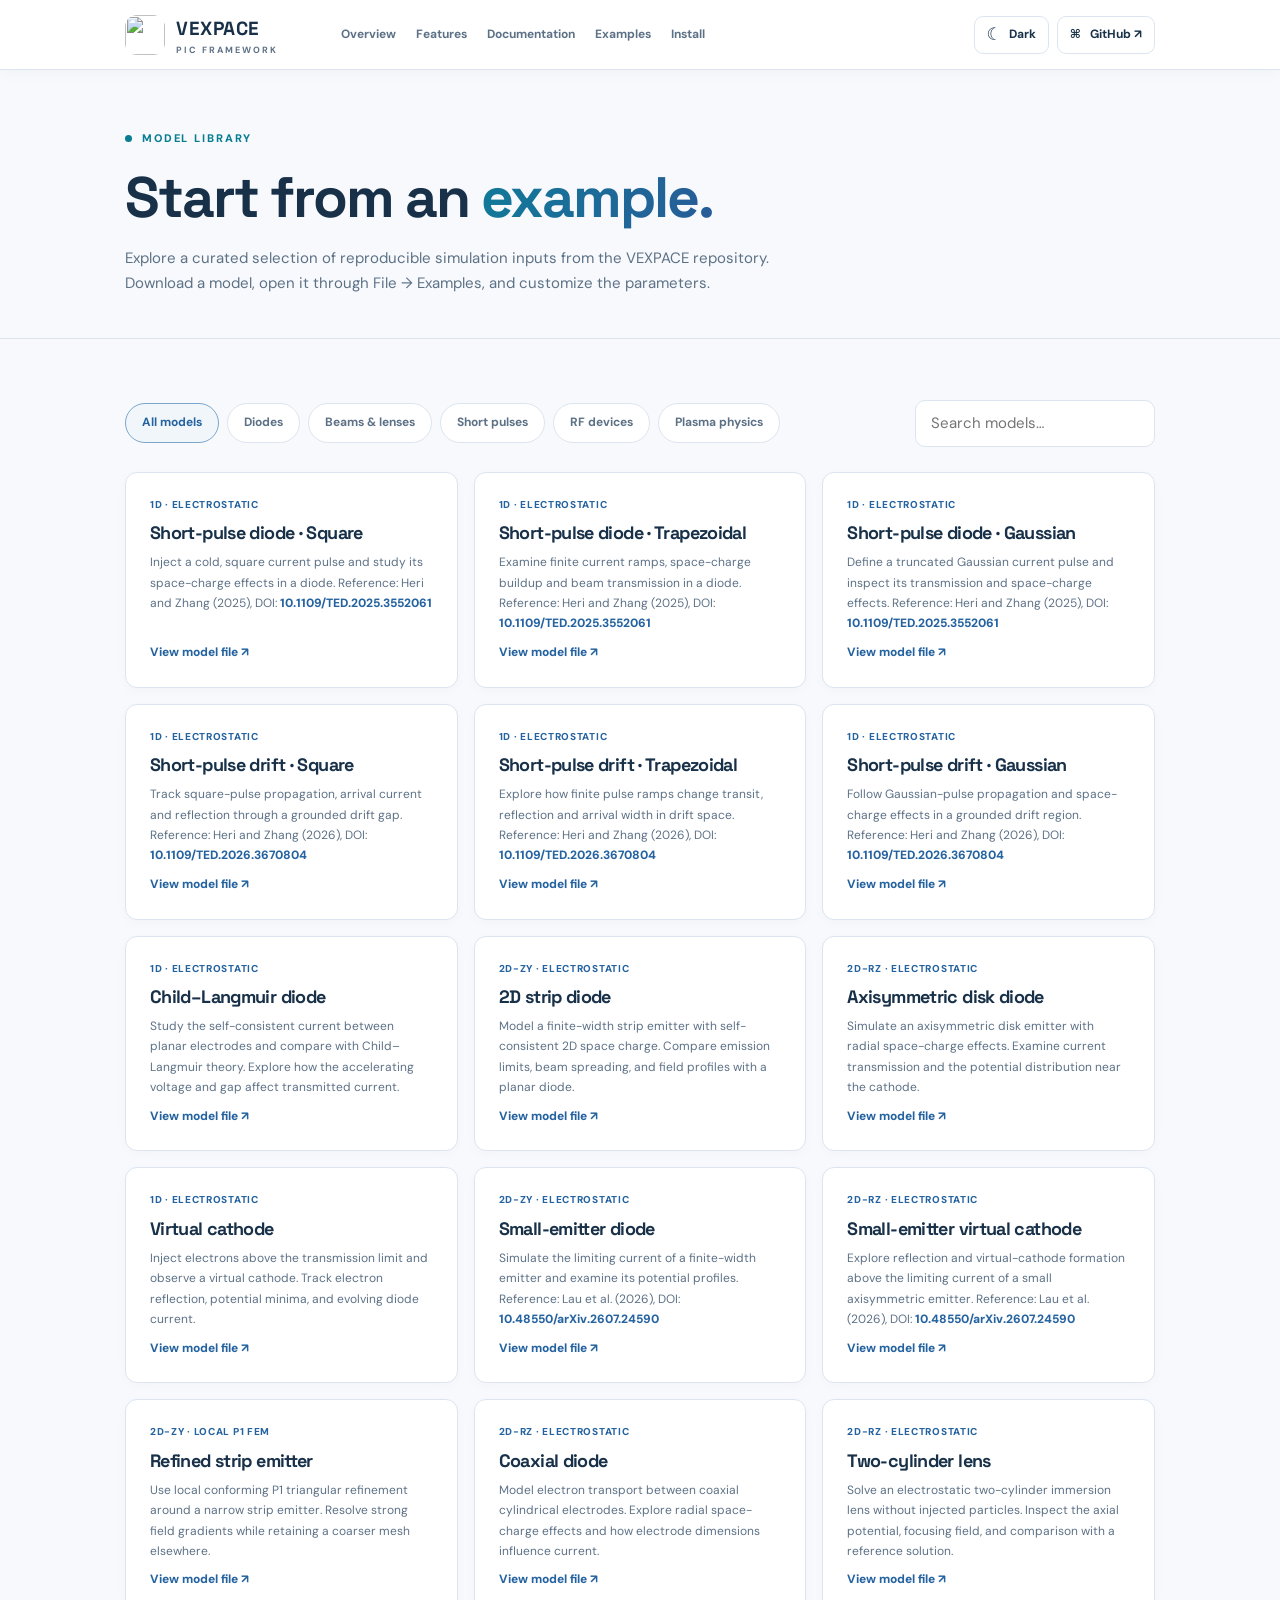
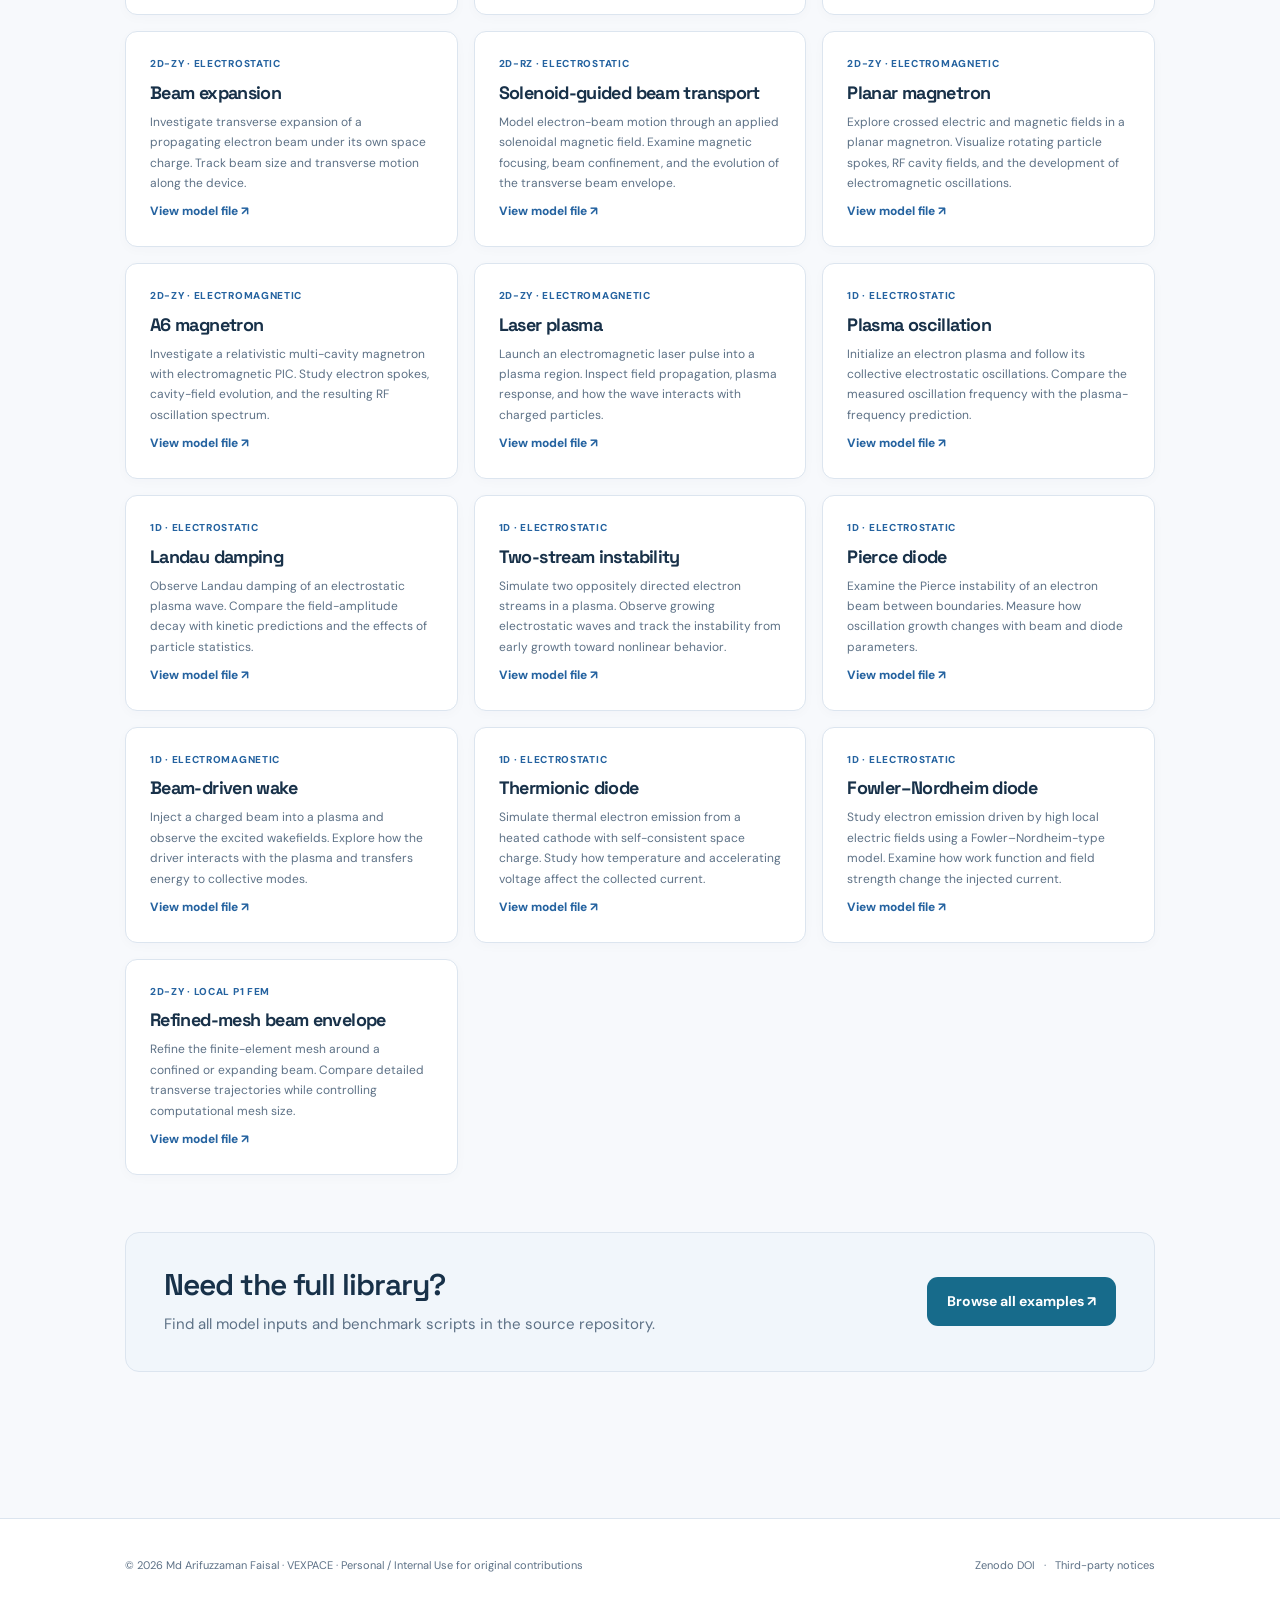
==== commit 6f0eabca: "docs(site): clarify source-available status and redistribution restriction" ====
--- a/docs/examples.html
+++ b/docs/examples.html
@@ -1 +1 @@
-<!doctype html><html lang="en"><head><meta charset="utf-8"><meta name="viewport" content="width=device-width,initial-scale=1"><meta name="theme-color" content="#f7f9fc"><script>try{if(localStorage.getItem("vexpace-theme")==="dark"){document.documentElement.dataset.theme="dark";document.documentElement.style.colorScheme="dark"}}catch(e){}</script><link rel="icon" href="images/vexpace_icon.png"><link rel="stylesheet" href="site/site.css?v=light2"><meta name="description" content="Browse VEXPACE ready-to-run particle-in-cell examples for space-charge diodes, electrostatic beams, RF magnetrons and plasmas."><title>VEXPACE — Simulation Examples</title></head><body><header class="navbar"><div class="container nav-inner"><a class="brand" href="./"><img class="brand-mark" src="images/vexpace_icon.png" alt=""><span><span class="brand-word">VEXPACE</span><span class="brand-sub">OPEN-SOURCE PIC</span></span></a><nav class="nav-links" id="main-nav" aria-label="Main navigation"><a href="./">Overview</a><a href="index.html#features">Features</a><a href="manual.html">Documentation</a><a href="examples.html">Examples</a><a href="index.html#install">Install</a></nav><div class="nav-actions"><button class="theme-toggle" type="button" data-theme-toggle aria-label="Switch to dark theme" aria-pressed="false" title="Switch color theme"><span class="theme-toggle-icon" aria-hidden="true">☾</span><span class="theme-toggle-label">Dark</span></button><a class="nav-github" href="https://github.com/faisal-um-ners/VEXPACE" target="_blank" rel="noopener">⌘ &nbsp; GitHub ↗</a><button class="mobile-toggle" aria-label="Toggle navigation" aria-controls="main-nav" aria-expanded="false">☰</button></div></div></header><main><section class="page-hero"><div class="container"><span class="eyebrow">Model library</span><h1>Start from an <span class="gradient-text">example.</span></h1><p>Explore a curated selection of reproducible simulation inputs from the VEXPACE repository. Download a model, open it through File → Examples, and customize the parameters.</p></div></section><section class="container" style="padding-top:33px;padding-bottom:96px"><div class="examples-toolbar"><div class="filter-set" role="group" aria-label="Filter examples"><button class="filter active" data-filter="all">All models</button><button class="filter" data-filter="diodes">Diodes</button><button class="filter" data-filter="beams">Beams &amp; lenses</button><button class="filter" data-filter="pulses">Short pulses</button><button class="filter" data-filter="rf">RF devices</button><button class="filter" data-filter="plasma">Plasma physics</button></div><input id="example-search" class="search-input" placeholder="Search models…" type="search" aria-label="Search model examples"></div><div id="example-grid" class="example-grid" aria-live="polite"></div><div class="cta-band" style="margin-top:57px"><div><h2 style="font-size:30px">Need the full library?</h2><p>Find all model inputs and benchmark scripts in the source repository.</p></div><div><a class="button primary" href="https://github.com/faisal-um-ners/VEXPACE/tree/main/examples">Browse all examples ↗</a></div></div></section></main><footer class="footer"><div class="container"><div class="footer-bottom" style="border:0;margin:0;padding:0"><span>© 2026 Md Arifuzzaman Faisal · VEXPACE · BSD 3-Clause for original contributions</span><span><a href="https://doi.org/10.5281/zenodo.23512471">Zenodo DOI</a> &nbsp; · &nbsp; <a href="https://github.com/faisal-um-ners/VEXPACE/blob/main/THIRD_PARTY_NOTICES.md">Third-party notices</a></span></div></div></footer><script defer src="site/main.js?v=light2"></script></body></html>+<!doctype html><html lang="en"><head><meta charset="utf-8"><meta name="viewport" content="width=device-width,initial-scale=1"><meta name="theme-color" content="#f7f9fc"><script>try{if(localStorage.getItem("vexpace-theme")==="dark"){document.documentElement.dataset.theme="dark";document.documentElement.style.colorScheme="dark"}}catch(e){}</script><link rel="icon" href="images/vexpace_icon.png"><link rel="stylesheet" href="site/site.css?v=light2"><meta name="description" content="Browse VEXPACE ready-to-run particle-in-cell examples for space-charge diodes, electrostatic beams, RF magnetrons and plasmas."><title>VEXPACE — Simulation Examples</title></head><body><header class="navbar"><div class="container nav-inner"><a class="brand" href="./"><img class="brand-mark" src="images/vexpace_icon.png" alt=""><span><span class="brand-word">VEXPACE</span><span class="brand-sub">PIC FRAMEWORK</span></span></a><nav class="nav-links" id="main-nav" aria-label="Main navigation"><a href="./">Overview</a><a href="index.html#features">Features</a><a href="manual.html">Documentation</a><a href="examples.html">Examples</a><a href="index.html#install">Install</a></nav><div class="nav-actions"><button class="theme-toggle" type="button" data-theme-toggle aria-label="Switch to dark theme" aria-pressed="false" title="Switch color theme"><span class="theme-toggle-icon" aria-hidden="true">☾</span><span class="theme-toggle-label">Dark</span></button><a class="nav-github" href="https://github.com/faisal-um-ners/VEXPACE" target="_blank" rel="noopener">⌘ &nbsp; GitHub ↗</a><button class="mobile-toggle" aria-label="Toggle navigation" aria-controls="main-nav" aria-expanded="false">☰</button></div></div></header><main><section class="page-hero"><div class="container"><span class="eyebrow">Model library</span><h1>Start from an <span class="gradient-text">example.</span></h1><p>Explore a curated selection of reproducible simulation inputs from the VEXPACE repository. Download a model, open it through File → Examples, and customize the parameters.</p></div></section><section class="container" style="padding-top:33px;padding-bottom:96px"><div class="examples-toolbar"><div class="filter-set" role="group" aria-label="Filter examples"><button class="filter active" data-filter="all">All models</button><button class="filter" data-filter="diodes">Diodes</button><button class="filter" data-filter="beams">Beams &amp; lenses</button><button class="filter" data-filter="pulses">Short pulses</button><button class="filter" data-filter="rf">RF devices</button><button class="filter" data-filter="plasma">Plasma physics</button></div><input id="example-search" class="search-input" placeholder="Search models…" type="search" aria-label="Search model examples"></div><div id="example-grid" class="example-grid" aria-live="polite"></div><div class="cta-band" style="margin-top:57px"><div><h2 style="font-size:30px">Need the full library?</h2><p>Find all model inputs and benchmark scripts in the source repository.</p></div><div><a class="button primary" href="https://github.com/faisal-um-ners/VEXPACE/tree/main/examples">Browse all examples ↗</a></div></div></section></main><footer class="footer"><div class="container"><div class="footer-bottom" style="border:0;margin:0;padding:0"><span>© 2026 Md Arifuzzaman Faisal · VEXPACE · Personal / Internal Use for original contributions</span><span><a href="https://doi.org/10.5281/zenodo.23512471">Zenodo DOI</a> &nbsp; · &nbsp; <a href="https://github.com/faisal-um-ners/VEXPACE/blob/main/THIRD_PARTY_NOTICES.md">Third-party notices</a></span></div></div></footer><script defer src="site/main.js?v=light2"></script></body></html>
--- a/docs/site/site.css
+++ b/docs/site/site.css
@@ -34,3 +34,93 @@
 .hero-slider-dot:focus-visible{outline:2px solid #eefcff;outline-offset:3px}
 @media(max-width:760px){.hero-slider-arrow{width:34px;height:34px;font-size:25px}.hero-slider-prev{left:7px}.hero-slider-next{right:7px}.hero-slider-dots{bottom:51px}.hero-slider .hero-slide figcaption{font-size:9px;padding:7px 10px}}
 @media(prefers-reduced-motion:reduce){.hero-slider .hero-slide{transition:none}}
+
+
+/* VEXPACE 2026 professional, compact, light-first visual system */
+:root{
+ --bg:#f7f9fc;--bg2:#eff4f9;--panel:#ffffff;--panel2:#f1f6fb;
+ --stroke:#dce5ef;--text:#183149;--muted:#5d7186;--cyan:#087d92;
+ --blue:#2563a0;--violet:#62549b;--gold:#a9792d;--max:1030px;
+ color-scheme:light;
+}
+html[data-theme="dark"]{
+ --bg:#0f1825;--bg2:#152132;--panel:#192838;--panel2:#203246;
+ --stroke:#35495d;--text:#eaf2f9;--muted:#a5b7c8;--cyan:#81d5e1;
+ --blue:#9bbfea;--violet:#b6a8eb;--gold:#e6bd83;
+ color-scheme:dark;
+}
+body{background:var(--bg);color:var(--text);font-size:15px}
+body:before{display:none}
+.container{width:min(var(--max),calc(100% - 52px))}
+h1,h2,h3,h4{color:var(--text)}
+h1{font-size:clamp(42px,5vw,67px)}h2{font-size:clamp(29px,3.3vw,40px)}h3{font-size:21px}
+.gradient-text{background:linear-gradient(110deg,#117a99,#285b97);background-clip:text;color:transparent}
+html[data-theme="dark"] .gradient-text{background:linear-gradient(110deg,#a8e7ef,#b1c6fa);background-clip:text;color:transparent}
+.navbar{background:color-mix(in srgb,var(--panel) 94%,transparent);border-bottom:1px solid var(--stroke);box-shadow:0 2px 16px rgba(21,45,74,.035)}
+.nav-inner{height:69px;gap:20px}
+.brand-word{color:var(--text);font-size:19px}.brand-sub{color:var(--muted)}
+.nav-links{gap:20px}.nav-links a{color:var(--muted);font-size:12px}.nav-links a:hover,.nav-links a[aria-current=page]{color:var(--blue)}
+.nav-actions{gap:8px}
+.nav-github,.theme-toggle{color:var(--text);background:var(--panel);border:1px solid var(--stroke);border-radius:9px;min-height:38px;display:inline-flex;align-items:center;justify-content:center;gap:7px;padding:7px 12px;font-size:12px;font-weight:700}
+.nav-github:hover,.theme-toggle:hover{background:var(--panel2);border-color:var(--blue)}
+.theme-toggle{white-space:nowrap}.theme-toggle-icon{font-size:17px;line-height:1}.theme-toggle:focus-visible{outline:3px solid var(--cyan);outline-offset:2px}
+.eyebrow{color:var(--cyan)}.eyebrow:before{background:var(--cyan);box-shadow:none}
+.hero{padding:70px 0 59px}.hero-grid{grid-template-columns:.93fr 1.07fr;gap:39px}.hero h1{margin:16px 0}
+.hero-lede{color:var(--muted);font-size:16px;line-height:1.76}
+.hero-cta{margin-top:26px}.hero-meta{margin-top:24px}
+.micro-pill{color:var(--muted);border-color:var(--stroke);background:var(--panel);font-size:10px}
+.micro-pill i{background:#0d9f83}
+.button.primary{color:#fff;background:#176b8b;box-shadow:none}
+.button.primary:hover{background:#0d5675}
+.button.secondary,.button.ghost{background:var(--panel);border:1px solid #bbcadb;color:var(--text)}
+.button.secondary:hover,.button.ghost:hover{border-color:var(--blue);background:var(--panel2)}
+.app-frame{background:var(--panel);border:1px solid var(--stroke);box-shadow:0 18px 55px rgba(33,68,105,.13);transform:none;border-radius:13px}
+.app-frame:before{background:var(--panel2);border-color:var(--stroke);height:31px}
+.window-controls{top:11px}
+.app-caption{color:var(--muted);background:var(--panel);border-color:var(--stroke)}
+.orbit-dot{display:none}
+.stats-strip{background:var(--panel);border-top:1px solid var(--stroke);border-bottom:1px solid var(--stroke);padding:23px 0}
+.stat{border-color:var(--stroke)}.stat strong{font-size:25px;color:var(--text)}.stat span{color:var(--muted)}
+.section{padding:72px 0}.section-header{margin-bottom:27px}.section-header p,.section-intro{color:var(--muted)}
+.feature-grid{gap:13px}.feature-card,.use-card,.example{background:var(--panel);border:1px solid var(--stroke);border-radius:12px;box-shadow:0 3px 12px rgba(32,57,82,.025)}
+.feature-card{padding:23px;min-height:215px}.feature-card:hover,.use-card:hover{border-color:#92b7ce;box-shadow:0 8px 22px rgba(21,57,93,.07)}
+.feature-card h3{font-size:19px}.feature-card p,.use-card p,.example p{color:var(--muted)}
+.card-index,.card-symbol{color:var(--cyan)}.use-card-body{padding:21px}.use-card h3{font-size:19px}
+.tag{color:var(--blue);border-color:#c7dbea;background:var(--panel2)}
+.mesh-panel{background:var(--panel);border:1px solid var(--stroke);border-radius:12px}
+.mesh-copy{padding:34px}.mesh-copy h2{font-size:32px}.mesh-copy p,.key-points li{color:var(--muted)}
+.code-area{grid-template-columns:.8fr 1fr;gap:45px}.install-copy p{color:var(--muted)}
+.terminal{background:#16273b;border-color:#344b62;box-shadow:0 12px 33px rgba(25,53,79,.12)}
+.terminal-bar{background:#22364b}.terminal pre{color:#e8f1fc}
+.cta-band{background:var(--panel2);border:1px solid var(--stroke);box-shadow:none;border-radius:14px;padding:34px 38px}
+.cta-band h2{font-size:30px}.cta-band p{color:var(--muted)}
+.footer{background:var(--panel);border-color:var(--stroke);padding:37px 0 26px}
+.footer p,.footer small,.footer-bottom,.footer-links a{color:var(--muted)}.footer h4{color:var(--text)}.footer-bottom{border-color:var(--stroke)}
+.page-hero{padding:55px 0 42px;border-color:var(--stroke)}.page-hero h1{font-size:clamp(38px,4.6vw,57px)}.page-hero p{color:var(--muted)}
+.docs-sidebar{background:var(--panel);border-color:var(--stroke)}.docs-sidebar a,.docs-sidebar button{color:var(--muted)}
+.docs-sidebar h4{color:var(--blue)}.docs-sidebar a:hover,.docs-sidebar a.active,.docs-sidebar button:hover,.docs-sidebar button.active{background:var(--panel2);color:var(--text)}
+.docs-search,.search-input{background:var(--panel);border-color:var(--stroke);color:var(--text)}
+.doc-bar{border-color:var(--stroke);color:var(--muted)}.doc-bar a{color:var(--blue)}
+.markdown{color:var(--text)}.markdown h1,.markdown h2,.markdown h3,.markdown h4{color:var(--text)}
+.markdown h2{border-color:var(--stroke)}.markdown a{color:var(--blue);text-decoration-color:#8db4d2}
+.markdown strong{color:var(--text)}.markdown code{background:var(--panel2);color:var(--blue)}
+.markdown pre{background:#17283a;color:#e7effa;border-color:#3a506a}
+.markdown pre code{color:inherit;background:transparent}
+.markdown th{background:var(--panel2);color:var(--text)}.markdown th,.markdown td{border-color:var(--stroke)}
+.markdown blockquote{background:var(--panel2);color:var(--text)}
+.filter{background:var(--panel);color:var(--muted);border-color:var(--stroke)}
+.filter.active,.filter:hover{background:var(--panel2);color:var(--blue);border-color:#7aa6cb}
+.example-meta{color:var(--blue)}
+.example a{color:var(--blue)}
+.hero-slider .hero-slides{background:var(--panel2)}
+.hero-slider .hero-slide img{background:var(--panel2)}
+.hero-slider-arrow{background:rgba(24,50,77,.85);border-color:rgba(255,255,255,.55);color:white}
+.hero-slider-arrow:hover{background:#176b8b}
+.hero-slider-dots{background:rgba(25,48,73,.78)}
+.hero-slider-dot.active,.hero-slider-dot[aria-current=true]{background:#78e1e5}
+html[data-theme="dark"] .navbar{box-shadow:none}
+html[data-theme="dark"] .feature-card,html[data-theme="dark"] .use-card,html[data-theme="dark"] .example{box-shadow:none}
+html[data-theme="dark"] .tag{color:var(--cyan);border-color:var(--stroke)}
+html[data-theme="dark"] .button.secondary,html[data-theme="dark"] .button.ghost{border-color:var(--stroke)}
+html[data-theme="dark"] .micro-pill{border-color:var(--stroke)}
+@media(max-width:760px){.container{width:min(var(--max),calc(100% - 32px))}.nav-inner{height:66px}.nav-links{top:66px;background:var(--panel);border-color:var(--stroke)}.nav-github{display:none}.theme-toggle{min-height:35px;padding:6px 10px}.hero{padding:49px 0}.hero-grid{grid-template-columns:1fr;gap:29px}.stats-grid{gap:10px}.section{padding:52px 0}.feature-card{min-height:0}.mesh-copy{padding:27px}.cta-band{padding:27px}.footer-grid{gap:25px}.content-shell{padding-top:29px}}
